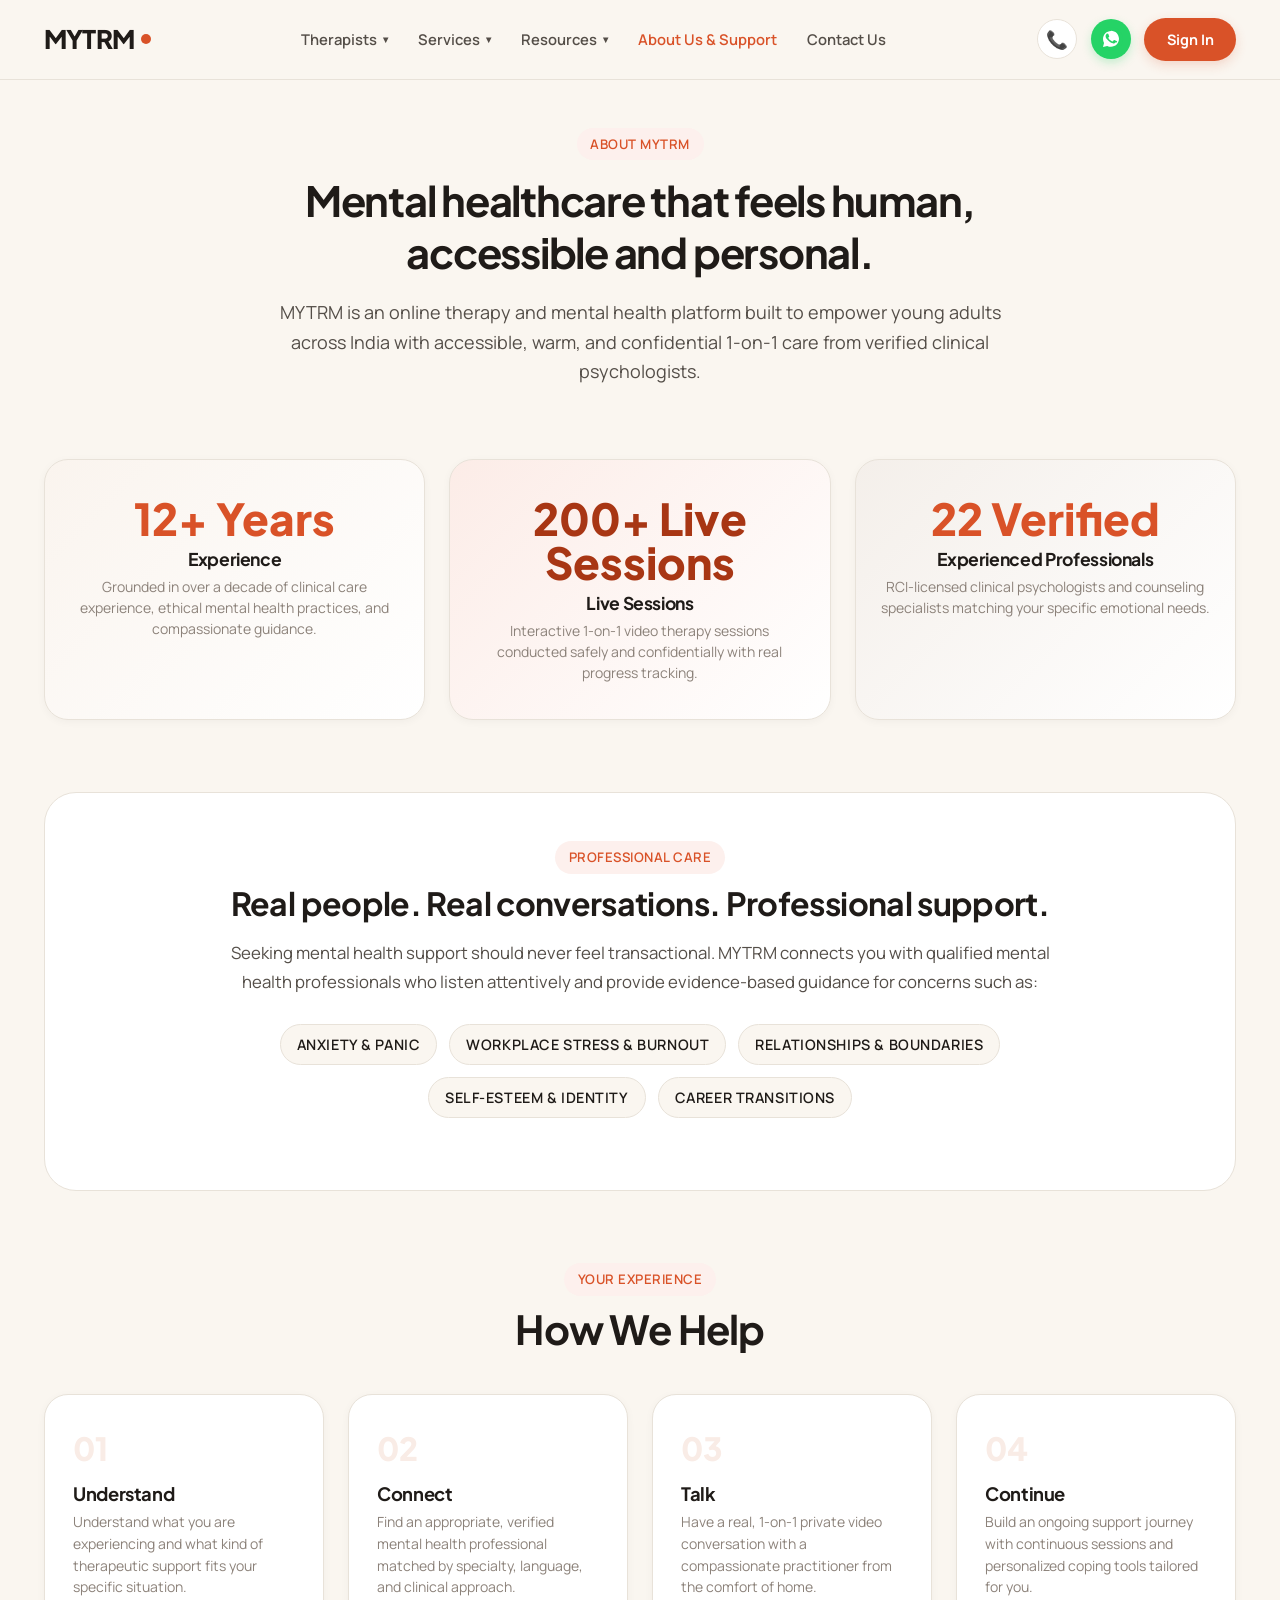
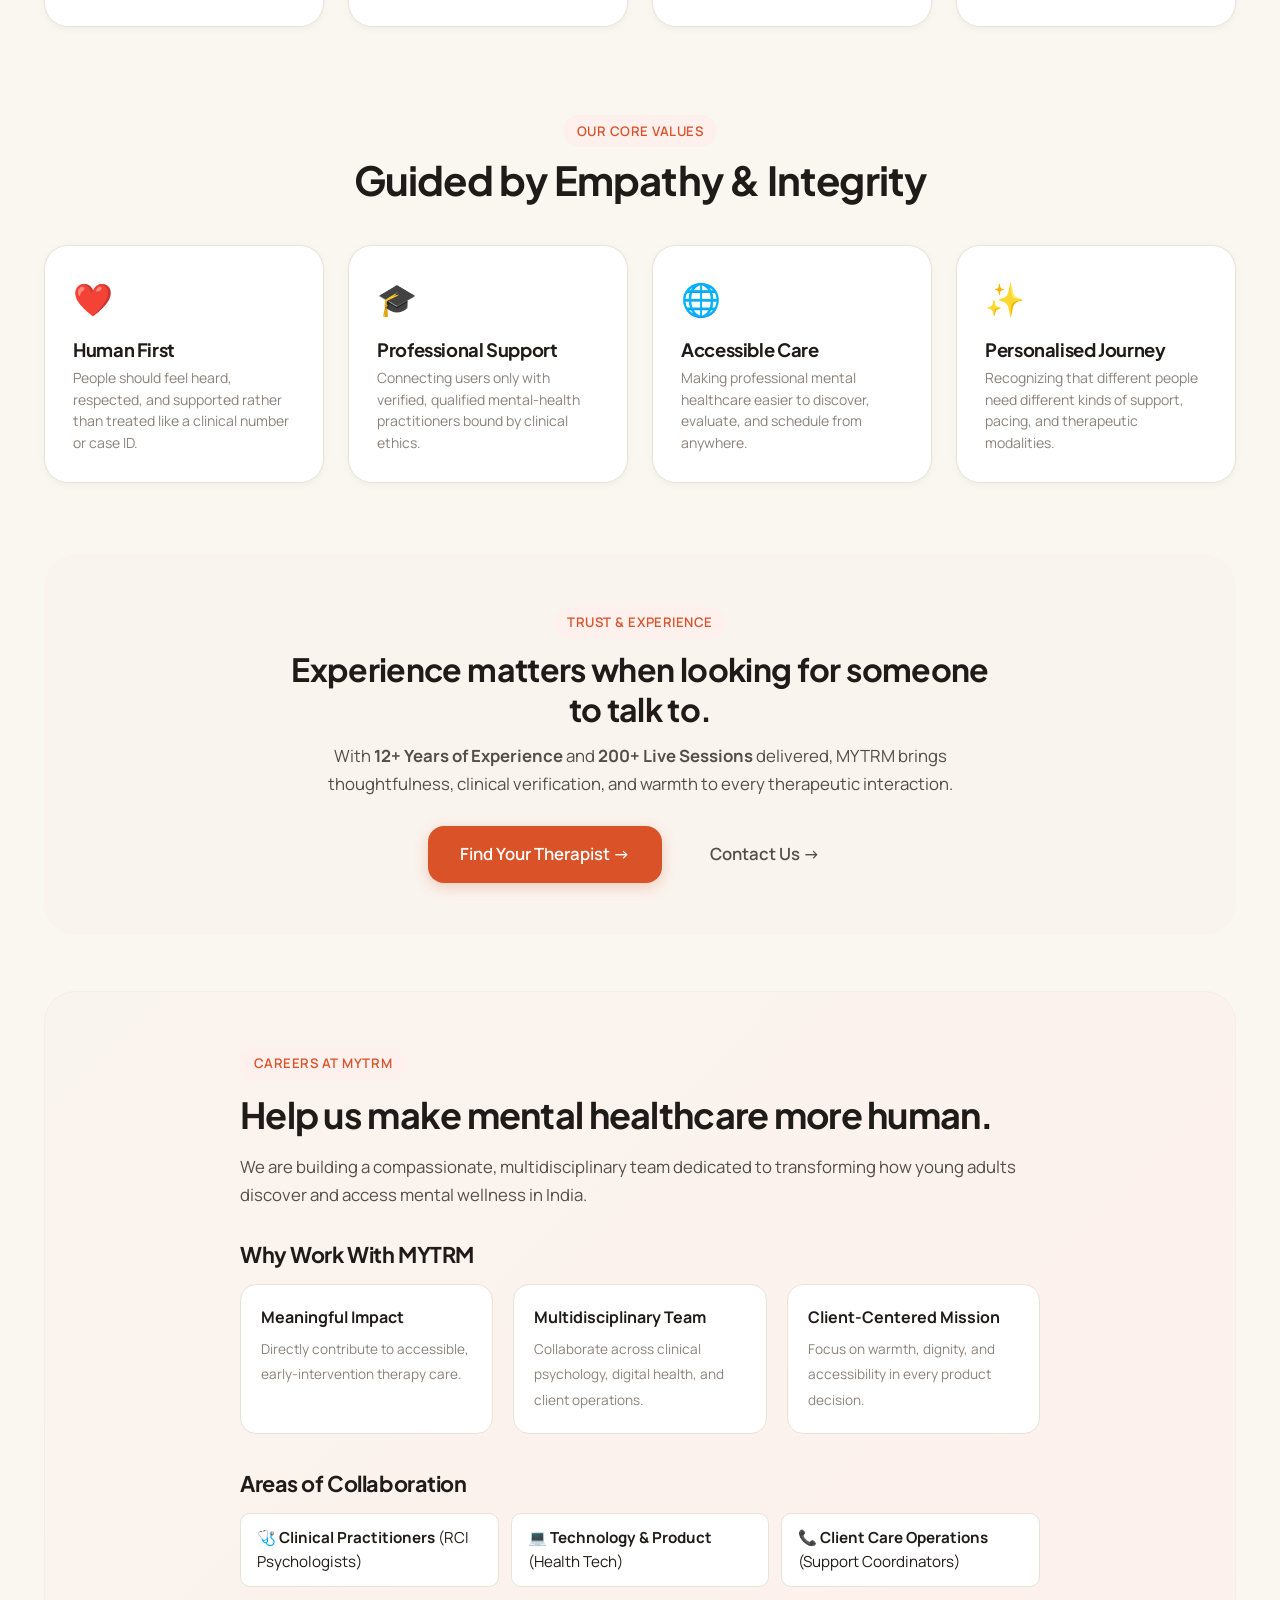
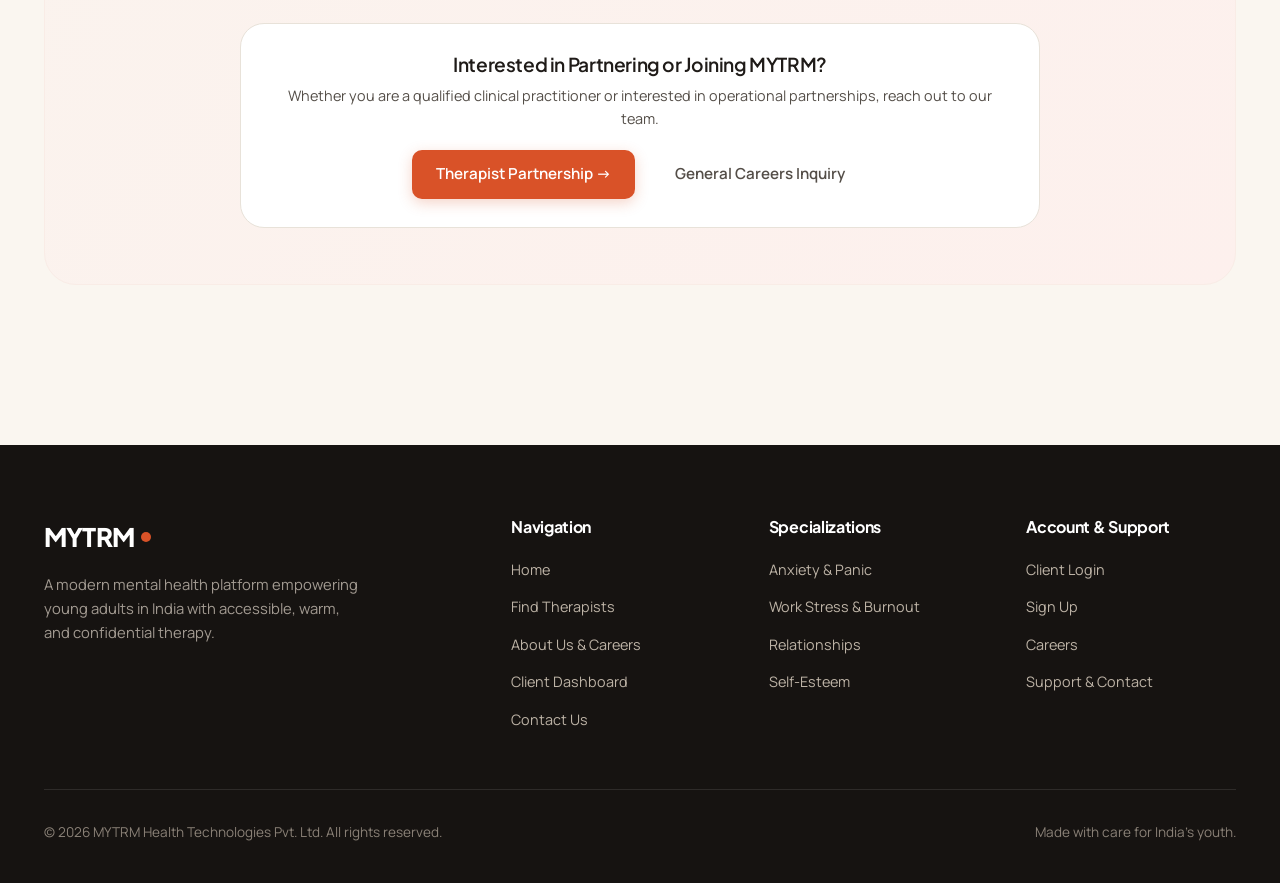
==== about.html @ 0060b032 "chore: publish MYTRM production project" ====
<!DOCTYPE html>
<html lang="en">
<head>
  <meta charset="UTF-8">
  <meta name="viewport" content="width=device-width, initial-scale=1.0">
  <title>About Us & Careers — MYTRM Healthcare</title>
  <meta name="description" content="Learn about MYTRM's mission to make mental healthcare human, accessible, and personal across India, with 12+ years of experience and 200+ live sessions delivered.">
  
  <link rel="stylesheet" href="css/base.css">
  <link rel="stylesheet" href="css/components.css">
  <link rel="stylesheet" href="css/pages.css">
</head>
<body>

  <!-- Shared Navigation Bar -->
  <header class="navbar">
    <div class="container navbar-inner">
      <a href="index.html" class="brand-logo">
        MYTRM<span class="dot"></span>
      </a>

      <nav>
        <ul class="nav-menu">
          <!-- Therapists Dropdown -->
          <li class="nav-item">
            <a href="therapists.html" class="nav-link">Therapists <span class="arrow">▾</span></a>
            <div class="nav-dropdown">
              <a href="therapists.html" class="dropdown-item">
                Browse All Practitioners
                <span class="desc">Filter verified clinical psychologists</span>
              </a>
              <div class="dropdown-header">By Concern</div>
              <a href="therapists.html?category=anxiety" class="dropdown-item">Anxiety & Panic</a>
              <a href="therapists.html?category=stress" class="dropdown-item">Work Stress & Burnout</a>
              <a href="therapists.html?category=relationships" class="dropdown-item">Relationships & Communication</a>
              <a href="therapists.html?category=self-esteem" class="dropdown-item">Self-Esteem & Identity</a>
            </div>
          </li>

          <!-- Services Dropdown -->
          <li class="nav-item">
            <span class="nav-link">Services <span class="arrow">▾</span></span>
            <div class="nav-dropdown">
              <a href="therapists.html" class="dropdown-item">
                Individual Therapy
                <span class="desc">1-on-1 private video counseling</span>
              </a>
              <a href="therapists.html?category=relationships" class="dropdown-item">
                Couples & Family Therapy
                <span class="desc">Joint relationship guidance</span>
              </a>
              <a href="therapists.html?category=career" class="dropdown-item">
                Career & Life Counseling
                <span class="desc">Transitions & burnout relief</span>
              </a>
            </div>
          </li>

          <!-- Resources Dropdown -->
          <li class="nav-item">
            <span class="nav-link">Resources <span class="arrow">▾</span></span>
            <div class="nav-dropdown">
              <a href="index.html#faq" class="dropdown-item">Frequently Asked Questions</a>
              <a href="about.html#careers" class="dropdown-item">Careers at MYTRM</a>
              <a href="contact.html" class="dropdown-item">Crisis Helplines (India)</a>
            </div>
          </li>

          <!-- About Us Link -->
          <li class="nav-item">
            <a href="about.html" class="nav-link active">About Us & Support</a>
          </li>

          <!-- Contact Us Link -->
          <li class="nav-item">
            <a href="contact.html" class="nav-link">Contact Us</a>
          </li>
        </ul>
      </nav>

      <!-- Right Nav Actions -->
      <div class="nav-actions">
        <!-- Rendered dynamically by auth.js -->
        <button class="mobile-toggle" aria-label="Toggle drawer">☰</button>
      </div>
    </div>
  </header>

  <!-- Mobile Drawer -->
  <div class="drawer-overlay"></div>
  <aside class="mobile-drawer">
    <div>
      <a href="index.html" class="brand-logo">MYTRM<span class="dot"></span></a>
      <ul class="mobile-nav-links">
        <li><a href="index.html">Home</a></li>
        <li><a href="therapists.html">Find Therapists</a></li>
        <li><a href="about.html">About Us</a></li>
        <li><a href="about.html#careers">Careers</a></li>
        <li><a href="dashboard.html">My Dashboard</a></li>
        <li><a href="contact.html">Contact Us</a></li>
      </ul>
    </div>
  </aside>

  <!-- Main Content Container -->
  <main class="container" style="padding-top: 3rem; padding-bottom: 5rem;">

    <!-- 1. Hero Section -->
    <section class="about-hero animate-on-scroll">
      <span class="badge badge-primary" style="margin-bottom: 0.85rem;">ABOUT MYTRM</span>
      <h1 style="font-size: 2.6rem; line-height: 1.25; margin-bottom: 1.25rem; font-family: var(--font-heading);">
        Mental healthcare that feels human, accessible and personal.
      </h1>
      <p style="font-size: 1.125rem; color: var(--color-text-muted); line-height: 1.65; max-width: 740px; margin: 0 auto;">
        MYTRM is an online therapy and mental health platform built to empower young adults across India with accessible, warm, and confidential 1-on-1 care from verified clinical psychologists.
      </p>
    </section>

    <!-- 2. MYTRM Experience & Trust Statistics Cards -->
    <section class="about-section animate-on-scroll" style="margin-bottom: 3.5rem;">
      <div style="display: grid; grid-template-columns: repeat(3, 1fr); gap: 1.5rem;" class="about-stats-grid">
        
        <!-- Stat Card 1: 12+ Years -->
        <div class="about-card" style="text-align: center; padding: 2.25rem 1.5rem; background: linear-gradient(135deg, #FAF4EE 0%, #FFFFFF 100%);">
          <div style="font-size: 2.75rem; font-weight: 800; color: var(--color-primary); font-family: var(--font-heading); line-height: 1; margin-bottom: 0.5rem;">
            12+ Years
          </div>
          <h3 style="font-size: 1.1rem; margin-bottom: 0.4rem; color: var(--color-text-main);">Experience</h3>
          <p style="font-size: 0.875rem; color: var(--color-text-subtle); line-height: 1.5; margin: 0;">
            Grounded in over a decade of clinical care experience, ethical mental health practices, and compassionate guidance.
          </p>
        </div>

        <!-- Stat Card 2: 200+ Live Sessions -->
        <div class="about-card" style="text-align: center; padding: 2.25rem 1.5rem; background: linear-gradient(135deg, #FCECE7 0%, #FFFFFF 100%);">
          <div style="font-size: 2.75rem; font-weight: 800; color: var(--color-primary-active); font-family: var(--font-heading); line-height: 1; margin-bottom: 0.5rem;">
            200+ Live Sessions
          </div>
          <h3 style="font-size: 1.1rem; margin-bottom: 0.4rem; color: var(--color-text-main);">Live Sessions</h3>
          <p style="font-size: 0.875rem; color: var(--color-text-subtle); line-height: 1.5; margin: 0;">
            Interactive 1-on-1 video therapy sessions conducted safely and confidentially with real progress tracking.
          </p>
        </div>

        <!-- Stat Card 3: Experienced Professionals -->
        <div class="about-card" style="text-align: center; padding: 2.25rem 1.5rem; background: linear-gradient(135deg, #F4EFEA 0%, #FFFFFF 100%);">
          <div style="font-size: 2.75rem; font-weight: 800; color: var(--color-primary); font-family: var(--font-heading); line-height: 1; margin-bottom: 0.5rem;">
            22 Verified
          </div>
          <h3 style="font-size: 1.1rem; margin-bottom: 0.4rem; color: var(--color-text-main);">Experienced Professionals</h3>
          <p style="font-size: 0.875rem; color: var(--color-text-subtle); line-height: 1.5; margin: 0;">
            RCI-licensed clinical psychologists and counseling specialists matching your specific emotional needs.
          </p>
        </div>

      </div>
    </section>

    <!-- 3. Live Professional Support Section -->
    <section class="about-section animate-on-scroll" style="background: #FFFFFF; padding: 3rem 2.5rem; border-radius: var(--radius-xl); border: 1px solid var(--color-border); margin-bottom: 3.5rem;">
      <div style="max-width: 820px; margin: 0 auto; text-align: center;">
        <span class="badge badge-primary" style="margin-bottom: 0.6rem;">PROFESSIONAL CARE</span>
        <h2 style="font-size: 2rem; margin-bottom: 1rem; font-family: var(--font-heading);">
          Real people. Real conversations. Professional support.
        </h2>
        <p style="font-size: 1.05rem; color: var(--color-text-muted); line-height: 1.7; margin-bottom: 1.75rem;">
          Seeking mental health support should never feel transactional. MYTRM connects you with qualified mental health professionals who listen attentively and provide evidence-based guidance for concerns such as:
        </p>

        <div style="display: flex; flex-wrap: wrap; gap: 0.75rem; justify-content: center; margin-bottom: 1.5rem;">
          <span class="badge" style="background: var(--color-bg-page); color: var(--color-text-main); border: 1px solid var(--color-border); padding: 0.5rem 1rem; font-size: 0.9rem;">Anxiety & Panic</span>
          <span class="badge" style="background: var(--color-bg-page); color: var(--color-text-main); border: 1px solid var(--color-border); padding: 0.5rem 1rem; font-size: 0.9rem;">Workplace Stress & Burnout</span>
          <span class="badge" style="background: var(--color-bg-page); color: var(--color-text-main); border: 1px solid var(--color-border); padding: 0.5rem 1rem; font-size: 0.9rem;">Relationships & Boundaries</span>
          <span class="badge" style="background: var(--color-bg-page); color: var(--color-text-main); border: 1px solid var(--color-border); padding: 0.5rem 1rem; font-size: 0.9rem;">Self-Esteem & Identity</span>
          <span class="badge" style="background: var(--color-bg-page); color: var(--color-text-main); border: 1px solid var(--color-border); padding: 0.5rem 1rem; font-size: 0.9rem;">Career Transitions</span>
        </div>
      </div>
    </section>

    <!-- 4. How We Help Section (4 Steps) -->
    <section class="about-section animate-on-scroll" style="margin-bottom: 3.5rem;">
      <div class="text-center" style="max-width: 640px; margin: 0 auto 2.5rem auto;">
        <span class="badge badge-primary" style="margin-bottom: 0.5rem;">YOUR EXPERIENCE</span>
        <h2>How We Help</h2>
      </div>

      <div class="about-steps-grid">
        <div class="about-card" style="position: relative;">
          <span style="font-size: 2rem; font-weight: 800; color: var(--color-primary-subtle); display: block; margin-bottom: 0.5rem; font-family: var(--font-heading);">01</span>
          <h3 style="font-size: 1.15rem; margin-bottom: 0.4rem;">Understand</h3>
          <p style="font-size: 0.875rem; color: var(--color-text-subtle); line-height: 1.55;">
            Understand what you are experiencing and what kind of therapeutic support fits your specific situation.
          </p>
        </div>

        <div class="about-card" style="position: relative;">
          <span style="font-size: 2rem; font-weight: 800; color: var(--color-primary-subtle); display: block; margin-bottom: 0.5rem; font-family: var(--font-heading);">02</span>
          <h3 style="font-size: 1.15rem; margin-bottom: 0.4rem;">Connect</h3>
          <p style="font-size: 0.875rem; color: var(--color-text-subtle); line-height: 1.55;">
            Find an appropriate, verified mental health professional matched by specialty, language, and clinical approach.
          </p>
        </div>

        <div class="about-card" style="position: relative;">
          <span style="font-size: 2rem; font-weight: 800; color: var(--color-primary-subtle); display: block; margin-bottom: 0.5rem; font-family: var(--font-heading);">03</span>
          <h3 style="font-size: 1.15rem; margin-bottom: 0.4rem;">Talk</h3>
          <p style="font-size: 0.875rem; color: var(--color-text-subtle); line-height: 1.55;">
            Have a real, 1-on-1 private video conversation with a compassionate practitioner from the comfort of home.
          </p>
        </div>

        <div class="about-card" style="position: relative;">
          <span style="font-size: 2rem; font-weight: 800; color: var(--color-primary-subtle); display: block; margin-bottom: 0.5rem; font-family: var(--font-heading);">04</span>
          <h3 style="font-size: 1.15rem; margin-bottom: 0.4rem;">Continue</h3>
          <p style="font-size: 0.875rem; color: var(--color-text-subtle); line-height: 1.55;">
            Build an ongoing support journey with continuous sessions and personalized coping tools tailored for you.
          </p>
        </div>
      </div>
    </section>

    <!-- 5. MYTRM Values Section -->
    <section class="about-section animate-on-scroll" style="margin-bottom: 3.5rem;">
      <div class="text-center" style="max-width: 640px; margin: 0 auto 2.5rem auto;">
        <span class="badge badge-primary" style="margin-bottom: 0.5rem;">OUR CORE VALUES</span>
        <h2>Guided by Empathy & Integrity</h2>
      </div>

      <div class="about-values-grid">
        <div class="about-card">
          <div style="font-size: 2rem; margin-bottom: 0.75rem;">❤️</div>
          <h3 style="font-size: 1.15rem; margin-bottom: 0.4rem;">Human First</h3>
          <p style="font-size: 0.875rem; color: var(--color-text-subtle); line-height: 1.55;">
            People should feel heard, respected, and supported rather than treated like a clinical number or case ID.
          </p>
        </div>

        <div class="about-card">
          <div style="font-size: 2rem; margin-bottom: 0.75rem;">🎓</div>
          <h3 style="font-size: 1.15rem; margin-bottom: 0.4rem;">Professional Support</h3>
          <p style="font-size: 0.875rem; color: var(--color-text-subtle); line-height: 1.55;">
            Connecting users only with verified, qualified mental-health practitioners bound by clinical ethics.
          </p>
        </div>

        <div class="about-card">
          <div style="font-size: 2rem; margin-bottom: 0.75rem;">🌐</div>
          <h3 style="font-size: 1.15rem; margin-bottom: 0.4rem;">Accessible Care</h3>
          <p style="font-size: 0.875rem; color: var(--color-text-subtle); line-height: 1.55;">
            Making professional mental healthcare easier to discover, evaluate, and schedule from anywhere.
          </p>
        </div>

        <div class="about-card">
          <div style="font-size: 2rem; margin-bottom: 0.75rem;">✨</div>
          <h3 style="font-size: 1.15rem; margin-bottom: 0.4rem;">Personalised Journey</h3>
          <p style="font-size: 0.875rem; color: var(--color-text-subtle); line-height: 1.55;">
            Recognizing that different people need different kinds of support, pacing, and therapeutic modalities.
          </p>
        </div>
      </div>
    </section>

    <!-- 6. Experience Journey Banner -->
    <section class="about-section animate-on-scroll" style="background: #FAF4EE; padding: 3.25rem 2.5rem; border-radius: var(--radius-xl); text-align: center; margin-bottom: 3.5rem;">
      <div style="max-width: 700px; margin: 0 auto;">
        <span class="badge badge-primary" style="margin-bottom: 0.6rem;">TRUST & EXPERIENCE</span>
        <h2 style="font-size: 2rem; margin-bottom: 0.85rem; font-family: var(--font-heading);">
          Experience matters when looking for someone to talk to.
        </h2>
        <p style="font-size: 1.05rem; color: var(--color-text-muted); line-height: 1.65; margin-bottom: 1.75rem;">
          With <strong>12+ Years of Experience</strong> and <strong>200+ Live Sessions</strong> delivered, MYTRM brings thoughtfulness, clinical verification, and warmth to every therapeutic interaction.
        </p>
        <div style="display: flex; gap: 1rem; justify-content: center; flex-wrap: wrap;">
          <a href="therapists.html" class="btn btn-primary btn-lg">Find Your Therapist &rarr;</a>
          <a href="contact.html" class="btn btn-ghost btn-lg">Contact Us &rarr;</a>
        </div>
      </div>
    </section>

    <!-- 7. Careers at MYTRM Section -->
    <section id="careers" class="careers-banner animate-on-scroll">
      <div style="max-width: 800px; margin: 0 auto;">
        <span class="badge badge-primary" style="margin-bottom: 0.75rem;">CAREERS AT MYTRM</span>
        <h2 style="font-size: 2.25rem; line-height: 1.25; margin-bottom: 1rem; font-family: var(--font-heading);">
          Help us make mental healthcare more human.
        </h2>
        <p style="font-size: 1.05rem; color: var(--color-text-muted); line-height: 1.65; margin-bottom: 2rem;">
          We are building a compassionate, multidisciplinary team dedicated to transforming how young adults discover and access mental wellness in India.
        </p>

        <!-- Why Work at MYTRM -->
        <h3 style="font-size: 1.35rem; margin-bottom: 1rem; font-family: var(--font-heading);">Why Work With MYTRM</h3>
        <div style="display: grid; grid-template-columns: repeat(auto-fit, minmax(220px, 1fr)); gap: 1.25rem; margin-bottom: 2.25rem;">
          <div style="background: #FFFFFF; padding: 1.25rem; border-radius: var(--radius-md); border: 1px solid var(--color-border);">
            <strong style="display: block; font-size: 1rem; margin-bottom: 0.35rem;">Meaningful Impact</strong>
            <span style="font-size: 0.85rem; color: var(--color-text-subtle); line-height: 1.45;">Directly contribute to accessible, early-intervention therapy care.</span>
          </div>

          <div style="background: #FFFFFF; padding: 1.25rem; border-radius: var(--radius-md); border: 1px solid var(--color-border);">
            <strong style="display: block; font-size: 1rem; margin-bottom: 0.35rem;">Multidisciplinary Team</strong>
            <span style="font-size: 0.85rem; color: var(--color-text-subtle); line-height: 1.45;">Collaborate across clinical psychology, digital health, and client operations.</span>
          </div>

          <div style="background: #FFFFFF; padding: 1.25rem; border-radius: var(--radius-md); border: 1px solid var(--color-border);">
            <strong style="display: block; font-size: 1rem; margin-bottom: 0.35rem;">Client-Centered Mission</strong>
            <span style="font-size: 0.85rem; color: var(--color-text-subtle); line-height: 1.45;">Focus on warmth, dignity, and accessibility in every product decision.</span>
          </div>
        </div>

        <!-- Key Operational Areas -->
        <h3 style="font-size: 1.35rem; margin-bottom: 1rem; font-family: var(--font-heading);">Areas of Collaboration</h3>
        <ul style="list-style: none; padding: 0; margin: 0 0 2.25rem 0; display: grid; grid-template-columns: repeat(auto-fit, minmax(220px, 1fr)); gap: 0.75rem; font-size: 0.95rem;">
          <li style="background: #FFFFFF; padding: 0.75rem 1rem; border-radius: var(--radius-sm); border: 1px solid var(--color-border);">🩺 <strong>Clinical Practitioners</strong> (RCI Psychologists)</li>
          <li style="background: #FFFFFF; padding: 0.75rem 1rem; border-radius: var(--radius-sm); border: 1px solid var(--color-border);">💻 <strong>Technology & Product</strong> (Health Tech)</li>
          <li style="background: #FFFFFF; padding: 0.75rem 1rem; border-radius: var(--radius-sm); border: 1px solid var(--color-border);">📞 <strong>Client Care Operations</strong> (Support Coordinators)</li>
        </ul>

        <!-- Careers Call to Action -->
        <div style="background: #FFFFFF; padding: 1.75rem; border-radius: var(--radius-lg); border: 1px solid var(--color-border); text-align: center;">
          <h4 style="font-size: 1.2rem; margin-bottom: 0.5rem; font-family: var(--font-heading);">Interested in Partnering or Joining MYTRM?</h4>
          <p style="font-size: 0.9rem; color: var(--color-text-muted); margin-bottom: 1.25rem;">
            Whether you are a qualified clinical practitioner or interested in operational partnerships, reach out to our team.
          </p>
          <div style="display: flex; gap: 1rem; justify-content: center; flex-wrap: wrap;">
            <a href="contact.html?subject=Therapist+Partnership" class="btn btn-primary">Therapist Partnership &rarr;</a>
            <a href="contact.html?subject=General+Inquiry" class="btn btn-ghost">General Careers Inquiry</a>
          </div>
        </div>

      </div>
    </section>

  </main>

  <!-- Shared Footer -->
  <footer class="footer">
    <div class="container">
      <div class="footer-grid">
        <div class="footer-brand">
          <a href="index.html" class="brand-logo" style="color: #FFFFFF;">MYTRM<span class="dot"></span></a>
          <p>A modern mental health platform empowering young adults in India with accessible, warm, and confidential therapy.</p>
        </div>

        <div>
          <h4 class="footer-col-title">Navigation</h4>
          <ul class="footer-links">
            <li><a href="index.html">Home</a></li>
            <li><a href="therapists.html">Find Therapists</a></li>
            <li><a href="about.html">About Us & Careers</a></li>
            <li><a href="dashboard.html">Client Dashboard</a></li>
            <li><a href="contact.html">Contact Us</a></li>
          </ul>
        </div>

        <div>
          <h4 class="footer-col-title">Specializations</h4>
          <ul class="footer-links">
            <li><a href="therapists.html?category=anxiety">Anxiety & Panic</a></li>
            <li><a href="therapists.html?category=stress">Work Stress & Burnout</a></li>
            <li><a href="therapists.html?category=relationships">Relationships</a></li>
            <li><a href="therapists.html?category=self-esteem">Self-Esteem</a></li>
          </ul>
        </div>

        <div>
          <h4 class="footer-col-title">Account & Support</h4>
          <ul class="footer-links">
            <li><a href="login.html">Client Login</a></li>
            <li><a href="signup.html">Sign Up</a></li>
            <li><a href="about.html#careers">Careers</a></li>
            <li><a href="contact.html">Support & Contact</a></li>
          </ul>
        </div>
      </div>

      <div class="footer-bottom">
        <div>&copy; 2026 MYTRM Health Technologies Pvt. Ltd. All rights reserved.</div>
        <div>Made with care for India's youth.</div>
      </div>
    </div>
  </footer>

  <!-- JS Scripts -->
  <script src="js/data.js"></script>
  <script src="js/api.js"></script>
  <script src="js/auth.js"></script>
  <script src="js/script.js"></script>
</body>
</html>
---- css/base.css ----
/* ==========================================================================
   MYTRM - Base Styles & Design Tokens
   ========================================================================== */

@import url('https://fonts.googleapis.com/css2?family=Plus+Jakarta+Sans:wght@400;500;600;700;800&family=Manrope:wght@400;500;600;700&display=swap');

:root {
  /* Color Palette - Warm, Editorial, Gen-Z modern */
  --color-primary: #D95228;
  --color-primary-hover: #C2431C;
  --color-primary-active: #A83614;
  --color-primary-light: #FDF0ED;
  --color-primary-subtle: #F9ECE6;
  
  --color-secondary-peach: #FCECE7;
  --color-secondary-sand: #F4EFEA;
  
  --color-bg-page: #FAF6F0;
  --color-bg-card: #FFFFFF;
  --color-bg-card-alt: #F7F3EC;
  
  --color-text-main: #1F1B18;
  --color-text-muted: #544E48;
  --color-text-subtle: #8C827A;
  --color-text-inverse: #FFFFFF;

  --color-border: #E8E2D9;
  --color-border-hover: #D5CFC5;

  --color-success: #2E7D32;
  --color-success-bg: #E8F5E9;
  --color-warning: #ED6C02;
  --color-warning-bg: #FFF3E0;

  /* Typography */
  --font-heading: 'Plus Jakarta Sans', -apple-system, BlinkMacSystemFont, sans-serif;
  --font-body: 'Manrope', -apple-system, BlinkMacSystemFont, sans-serif;

  /* Shadows - Soft & Warm */
  --shadow-sm: 0 2px 8px rgba(31, 27, 24, 0.04);
  --shadow-md: 0 4px 20px rgba(31, 27, 24, 0.06);
  --shadow-lg: 0 12px 32px rgba(31, 27, 24, 0.08);
  --shadow-hover: 0 14px 36px rgba(217, 82, 40, 0.12), 0 4px 12px rgba(31, 27, 24, 0.04);

  /* Radius */
  --radius-xs: 6px;
  --radius-sm: 10px;
  --radius-md: 16px;
  --radius-lg: 24px;
  --radius-xl: 32px;
  --radius-full: 9999px;

  /* Transitions */
  --transition-fast: 0.18s cubic-bezier(0.16, 1, 0.3, 1);
  --transition-base: 0.28s cubic-bezier(0.16, 1, 0.3, 1);
  --transition-slow: 0.45s cubic-bezier(0.16, 1, 0.3, 1);

  /* Container */
  --container-max-width: 1240px;
  --header-height: 80px;
}

/* Reset & Box Sizing */
*, *::before, *::after {
  box-sizing: border-box;
  margin: 0;
  padding: 0;
}

html {
  font-size: 16px;
  scroll-behavior: smooth;
  -webkit-font-smoothing: antialiased;
  -moz-osx-font-smoothing: grayscale;
}

body {
  font-family: var(--font-body);
  background-color: var(--color-bg-page);
  color: var(--color-text-main);
  line-height: 1.6;
  min-height: 100vh;
  display: flex;
  flex-direction: column;
}

main {
  flex: 1;
}

/* Headings */
h1, h2, h3, h4, h5, h6 {
  font-family: var(--font-heading);
  color: var(--color-text-main);
  line-height: 1.25;
  font-weight: 700;
  letter-spacing: -0.02em;
}

h1 { font-size: clamp(2.25rem, 5vw, 3.5rem); letter-spacing: -0.03em; }
h2 { font-size: clamp(1.75rem, 3.5vw, 2.5rem); }
h3 { font-size: clamp(1.25rem, 2.5vw, 1.75rem); }
h4 { font-size: 1.25rem; font-weight: 600; }
h5 { font-size: 1.1rem; font-weight: 600; }

p {
  color: var(--color-text-muted);
  font-size: 1rem;
}

a {
  color: inherit;
  text-decoration: none;
  transition: color var(--transition-fast);
}

img {
  max-width: 100%;
  height: auto;
  display: block;
}

button, input, select, textarea {
  font-family: inherit;
  font-size: inherit;
  outline: none;
  border: none;
}

button {
  cursor: pointer;
  background: none;
}

/* Utilities */
.container {
  width: 100%;
  max-width: var(--container-max-width);
  margin: 0 auto;
  padding: 0 1.5rem;
}

@media (max-width: 768px) {
  .container {
    padding: 0 1rem;
  }
}

.text-center { text-align: center; }
.text-primary { color: var(--color-primary); }
.text-muted { color: var(--color-text-muted); }
.font-semibold { font-weight: 600; }
.font-bold { font-weight: 700; }

/* Badge / Pills */
.badge {
  display: inline-flex;
  align-items: center;
  gap: 0.35rem;
  padding: 0.35rem 0.85rem;
  border-radius: var(--radius-full);
  font-size: 0.825rem;
  font-weight: 600;
  text-transform: uppercase;
  letter-spacing: 0.04em;
}

.badge-primary {
  background-color: var(--color-primary-light);
  color: var(--color-primary);
}

.badge-sand {
  background-color: var(--color-secondary-sand);
  color: var(--color-text-muted);
}

.badge-success {
  background-color: var(--color-success-bg);
  color: var(--color-success);
}

/* Fade in scroll animation helper */
.animate-on-scroll {
  opacity: 0;
  transform: translateY(20px);
  transition: opacity 0.6s ease-out, transform 0.6s ease-out;
}

.animate-on-scroll.visible {
  opacity: 1;
  transform: translateY(0);
}
---- css/components.css ----
/* ==========================================================================
   MYTRM - Components Styles
   ========================================================================== */

/* --------------------------------------------------------------------------
   0. ANNOUNCEMENT / PROMO BANNER (Homepage top strip)
   -------------------------------------------------------------------------- */
.promo-banner {
  background-color: var(--color-primary-light);
  color: var(--color-primary-active);
  font-size: 0.85rem;
  font-weight: 600;
  padding: 0.5rem 1rem;
  text-align: center;
  border-bottom: 1px solid var(--color-primary-subtle);
  display: flex;
  align-items: center;
  justify-content: center;
  gap: 0.5rem;
}

.promo-banner a {
  color: var(--color-primary);
  font-weight: 700;
  text-decoration: underline;
}

.promo-banner a:hover {
  color: var(--color-primary-hover);
}

/* --------------------------------------------------------------------------
   1. NAVBAR & HEADER
   -------------------------------------------------------------------------- */
.navbar {
  position: sticky;
  top: 0;
  z-index: 1000;
  height: var(--header-height);
  background-color: rgba(250, 246, 240, 0.96);
  backdrop-filter: blur(12px);
  border-bottom: 1px solid var(--color-border);
  display: flex;
  align-items: center;
  transition: background-color var(--transition-fast), box-shadow var(--transition-fast);
}

.navbar-inner {
  display: flex;
  align-items: center;
  justify-content: space-between;
  width: 100%;
}

.brand-logo {
  display: flex;
  align-items: center;
  gap: 0.4rem;
  font-family: var(--font-heading);
  font-size: 1.6rem;
  font-weight: 800;
  color: var(--color-text-main);
  letter-spacing: -0.03em;
}

.brand-logo .dot {
  width: 10px;
  height: 10px;
  background-color: var(--color-primary);
  border-radius: 50%;
  display: inline-block;
}

.nav-menu {
  display: flex;
  align-items: center;
  gap: 1.5rem;
  list-style: none;
}

.nav-item {
  position: relative;
}

.nav-link {
  font-weight: 600;
  font-size: 0.925rem;
  color: var(--color-text-muted);
  padding: 0.6rem 0.2rem;
  display: flex;
  align-items: center;
  gap: 0.35rem;
  cursor: pointer;
}

.nav-link:hover, .nav-link.active {
  color: var(--color-primary);
}

.nav-link .arrow {
  font-size: 0.65rem;
  transition: transform var(--transition-fast);
}

.nav-item:hover .nav-link .arrow {
  transform: rotate(180deg);
}

/* Dropdown Menu Styling */
.nav-dropdown {
  position: absolute;
  top: 100%;
  left: 0;
  min-width: 220px;
  background-color: var(--color-bg-card);
  border: 1px solid var(--color-border);
  border-radius: var(--radius-md);
  box-shadow: var(--shadow-lg);
  padding: 0.6rem;
  opacity: 0;
  visibility: hidden;
  transform: translateY(10px);
  transition: all var(--transition-fast);
  z-index: 1050;
}

.nav-item:hover .nav-dropdown {
  opacity: 1;
  visibility: visible;
  transform: translateY(0);
}

.dropdown-item {
  display: flex;
  flex-direction: column;
  padding: 0.6rem 0.8rem;
  border-radius: var(--radius-xs);
  color: var(--color-text-main);
  font-size: 0.875rem;
  font-weight: 600;
  transition: background-color var(--transition-fast), color var(--transition-fast);
}

.dropdown-item:hover {
  background-color: var(--color-primary-light);
  color: var(--color-primary);
}

.dropdown-item span.desc {
  font-size: 0.775rem;
  font-weight: 400;
  color: var(--color-text-subtle);
  margin-top: 0.15rem;
}

.dropdown-header {
  font-size: 0.75rem;
  font-weight: 700;
  color: var(--color-text-subtle);
  text-transform: uppercase;
  padding: 0.4rem 0.8rem 0.2rem 0.8rem;
  letter-spacing: 0.05em;
}

/* Right Nav Actions */
.nav-actions {
  display: flex;
  align-items: center;
  gap: 0.85rem;
}

/* Call Popover Icon */
.phone-popover-wrapper {
  position: relative;
}

.phone-icon-btn {
  width: 40px;
  height: 40px;
  border-radius: 50%;
  border: 1px solid var(--color-border);
  background-color: var(--color-bg-card);
  color: var(--color-text-main);
  display: flex;
  align-items: center;
  justify-content: center;
  font-size: 1.1rem;
  cursor: pointer;
  transition: background-color var(--transition-fast), border-color var(--transition-fast);
}

.phone-icon-btn:hover {
  background-color: var(--color-secondary-sand);
  border-color: var(--color-border-hover);
}

.phone-popover {
  position: absolute;
  top: calc(100% + 10px);
  right: 0;
  width: 240px;
  background-color: var(--color-bg-card);
  border: 1px solid var(--color-border);
  border-radius: var(--radius-md);
  box-shadow: var(--shadow-lg);
  padding: 1rem;
  opacity: 0;
  visibility: hidden;
  transform: translateY(8px);
  transition: all var(--transition-fast);
  z-index: 1060;
}

.phone-popover-wrapper:hover .phone-popover {
  opacity: 1;
  visibility: visible;
  transform: translateY(0);
}

/* WhatsApp Green Circle Button */
.nav-wa-btn {
  width: 40px;
  height: 40px;
  border-radius: 50%;
  background-color: #25D366;
  color: #FFFFFF;
  display: flex;
  align-items: center;
  justify-content: center;
  font-size: 1.25rem;
  transition: transform var(--transition-fast), box-shadow var(--transition-fast);
  box-shadow: 0 4px 10px rgba(37, 211, 102, 0.25);
}

.nav-wa-btn:hover {
  transform: scale(1.08);
  box-shadow: 0 6px 16px rgba(37, 211, 102, 0.35);
}

/* Sign In Pill Button (Matching Amaha reference pill CTA) */
.btn-pill-primary {
  background-color: var(--color-primary);
  color: #FFFFFF;
  padding: 0.65rem 1.4rem;
  border-radius: var(--radius-full);
  font-weight: 700;
  font-size: 0.9rem;
  box-shadow: 0 4px 12px rgba(217, 82, 40, 0.2);
  transition: background-color var(--transition-fast), transform var(--transition-fast), box-shadow var(--transition-fast);
}

.btn-pill-primary:hover {
  background-color: var(--color-primary-hover);
  transform: translateY(-1px);
  box-shadow: 0 6px 18px rgba(217, 82, 40, 0.3);
}

/* User Account Nav Dropdown */
.user-menu-wrapper {
  position: relative;
}

.user-nav-btn {
  display: flex;
  align-items: center;
  gap: 0.5rem;
  padding: 0.4rem 0.8rem;
  background-color: var(--color-bg-card);
  border: 1px solid var(--color-border);
  border-radius: var(--radius-full);
  font-size: 0.875rem;
  font-weight: 600;
  cursor: pointer;
}

.user-nav-btn:hover {
  border-color: var(--color-primary);
}

.mobile-toggle {
  display: none;
  font-size: 1.5rem;
  color: var(--color-text-main);
  background: none;
  border: none;
  cursor: pointer;
  padding: 0.4rem;
}

/* Mobile Nav Drawer */
.mobile-drawer {
  position: fixed;
  top: 0;
  right: -100%;
  width: 85%;
  max-width: 360px;
  height: 100vh;
  background-color: var(--color-bg-card);
  z-index: 1100;
  padding: 2rem 1.5rem;
  display: flex;
  flex-direction: column;
  justify-content: space-between;
  box-shadow: var(--shadow-lg);
  transition: right var(--transition-base);
  overflow-y: auto;
}

.mobile-drawer.open {
  right: 0;
}

.drawer-overlay {
  position: fixed;
  top: 0;
  left: 0;
  width: 100vw;
  height: 100vh;
  background-color: rgba(0, 0, 0, 0.4);
  z-index: 1050;
  opacity: 0;
  pointer-events: none;
  transition: opacity var(--transition-base);
}

.drawer-overlay.active {
  opacity: 1;
  pointer-events: auto;
}

.mobile-nav-links {
  list-style: none;
  display: flex;
  flex-direction: column;
  gap: 1rem;
  margin-top: 1.5rem;
}

.mobile-nav-links a {
  font-size: 1.05rem;
  font-weight: 600;
  color: var(--color-text-main);
}

.mobile-accordion-title {
  font-size: 1.05rem;
  font-weight: 700;
  color: var(--color-text-main);
  display: flex;
  justify-content: space-between;
  align-items: center;
  padding: 0.4rem 0;
  cursor: pointer;
}

.mobile-accordion-content {
  display: none;
  flex-direction: column;
  gap: 0.5rem;
  padding-left: 0.8rem;
  margin-top: 0.4rem;
  border-left: 2px solid var(--color-border);
}

.mobile-accordion-content.open {
  display: flex;
}

/* --------------------------------------------------------------------------
   2. BUTTONS
   -------------------------------------------------------------------------- */
.btn {
  display: inline-flex;
  align-items: center;
  justify-content: center;
  gap: 0.5rem;
  padding: 0.75rem 1.5rem;
  border-radius: var(--radius-sm);
  font-weight: 600;
  font-size: 0.95rem;
  transition: transform var(--transition-fast), background-color var(--transition-fast), box-shadow var(--transition-fast), border-color var(--transition-fast);
  cursor: pointer;
  white-space: nowrap;
  text-align: center;
}

.btn:active {
  transform: scale(0.98);
}

.btn-primary {
  background-color: var(--color-primary);
  color: var(--color-text-inverse);
  box-shadow: 0 4px 14px rgba(217, 82, 40, 0.25);
}

.btn-primary:hover {
  background-color: var(--color-primary-hover);
  box-shadow: 0 6px 20px rgba(217, 82, 40, 0.35);
  transform: translateY(-1px);
}

.btn-secondary {
  background-color: var(--color-secondary-sand);
  color: var(--color-text-main);
  border: 1px solid var(--color-border);
}

.btn-secondary:hover {
  background-color: var(--color-border);
  border-color: var(--color-border-hover);
  transform: translateY(-1px);
}

.btn-outline {
  background: transparent;
  color: var(--color-primary);
  border: 1.5px solid var(--color-primary);
}

.btn-outline:hover {
  background-color: var(--color-primary-light);
}

.btn-ghost {
  background: transparent;
  color: var(--color-text-muted);
}

.btn-ghost:hover {
  color: var(--color-text-main);
  background-color: rgba(0, 0, 0, 0.04);
}

.btn-lg {
  padding: 0.95rem 2rem;
  font-size: 1.05rem;
  border-radius: var(--radius-md);
}

.btn-sm {
  padding: 0.45rem 0.95rem;
  font-size: 0.85rem;
  border-radius: var(--radius-xs);
}

.btn-full {
  width: 100%;
}

/* --------------------------------------------------------------------------
   3. CARDS & BENTO ITEMS
   -------------------------------------------------------------------------- */
.card {
  background-color: var(--color-bg-card);
  border: 1px solid var(--color-border);
  border-radius: var(--radius-md);
  padding: 1.5rem;
  box-shadow: var(--shadow-sm);
  transition: transform var(--transition-base), box-shadow var(--transition-base), border-color var(--transition-base);
}

.card-hover:hover {
  transform: translateY(-4px);
  box-shadow: var(--shadow-hover);
  border-color: rgba(217, 82, 40, 0.25);
}

/* Therapist Card Component */
.therapist-card {
  background: var(--color-bg-card);
  border: 1px solid var(--color-border);
  border-radius: var(--radius-md);
  overflow: hidden;
  display: flex;
  flex-direction: column;
  transition: transform var(--transition-base), box-shadow var(--transition-base);
}

.therapist-card:hover {
  transform: translateY(-5px);
  box-shadow: var(--shadow-hover);
}

.therapist-card-img-wrapper {
  position: relative;
  width: 100%;
  aspect-ratio: 4 / 3;
  overflow: hidden;
  background-color: var(--color-secondary-sand);
}

.therapist-card-img-wrapper img {
  width: 100%;
  height: 100%;
  object-fit: cover;
  transition: transform 0.5s ease-out;
}

.therapist-card:hover .therapist-card-img-wrapper img {
  transform: scale(1.05);
}

.save-btn {
  position: absolute;
  top: 12px;
  right: 12px;
  width: 36px;
  height: 36px;
  background: rgba(255, 255, 255, 0.9);
  backdrop-filter: blur(4px);
  border-radius: 50%;
  display: flex;
  align-items: center;
  justify-content: center;
  color: var(--color-text-subtle);
  transition: color var(--transition-fast), transform var(--transition-fast);
}

.save-btn.saved {
  color: var(--color-primary);
  background: #FFFFFF;
}

.save-btn:hover {
  transform: scale(1.1);
}

.therapist-card-body {
  padding: 1.25rem;
  display: flex;
  flex-direction: column;
  flex: 1;
}

.therapist-card-meta {
  display: flex;
  align-items: center;
  justify-content: space-between;
  margin-bottom: 0.5rem;
}

.rating-badge {
  display: inline-flex;
  align-items: center;
  gap: 0.25rem;
  font-size: 0.85rem;
  font-weight: 700;
  color: #B35B00;
  background: #FFF8E7;
  padding: 0.2rem 0.6rem;
  border-radius: var(--radius-full);
}

.therapist-name {
  font-size: 1.2rem;
  margin-bottom: 0.25rem;
}

.therapist-title {
  font-size: 0.875rem;
  color: var(--color-text-muted);
  margin-bottom: 0.75rem;
}

.specialization-tags {
  display: flex;
  flex-wrap: wrap;
  gap: 0.4rem;
  margin-bottom: 1rem;
}

.tag {
  font-size: 0.775rem;
  padding: 0.2rem 0.6rem;
  background-color: var(--color-secondary-sand);
  color: var(--color-text-muted);
  border-radius: var(--radius-xs);
  font-weight: 500;
}

.therapist-card-footer {
  margin-top: auto;
  padding-top: 1rem;
  border-top: 1px solid var(--color-border);
  display: flex;
  align-items: center;
  justify-content: space-between;
}

.price-tag {
  font-family: var(--font-heading);
  font-size: 1.1rem;
  font-weight: 700;
  color: var(--color-text-main);
}

.price-tag span {
  font-size: 0.8rem;
  font-weight: 500;
  color: var(--color-text-subtle);
}

/* Category Bento Card */
.category-card {
  position: relative;
  background-color: var(--color-bg-card);
  border: 1px solid var(--color-border);
  border-radius: var(--radius-md);
  overflow: hidden;
  display: flex;
  flex-direction: column;
  cursor: pointer;
  transition: transform var(--transition-base), box-shadow var(--transition-base), border-color var(--transition-base);
}

.category-card:hover {
  transform: translateY(-4px);
  box-shadow: var(--shadow-hover);
  border-color: var(--color-primary);
}

.category-card-img {
  width: 100%;
  height: 160px;
  object-fit: cover;
  transition: transform 0.5s ease-out;
}

.category-card:hover .category-card-img {
  transform: scale(1.05);
}

.category-card-content {
  padding: 1.25rem;
  display: flex;
  flex-direction: column;
  flex: 1;
}

.category-card-title {
  font-size: 1.15rem;
  margin-bottom: 0.35rem;
  display: flex;
  align-items: center;
  justify-content: space-between;
}

.category-card-desc {
  font-size: 0.875rem;
  color: var(--color-text-muted);
  margin-bottom: 1rem;
  line-height: 1.45;
}

.category-card-footer {
  margin-top: auto;
  font-size: 0.825rem;
  font-weight: 600;
  color: var(--color-primary);
  display: flex;
  align-items: center;
  gap: 0.35rem;
}

/* --------------------------------------------------------------------------
   4. FORM CONTROLS & INPUTS
   -------------------------------------------------------------------------- */
.form-group {
  display: flex;
  flex-direction: column;
  gap: 0.4rem;
  margin-bottom: 1.25rem;
}

.form-label {
  font-size: 0.875rem;
  font-weight: 600;
  color: var(--color-text-main);
}

.form-control {
  width: 100%;
  padding: 0.8rem 1rem;
  background-color: var(--color-bg-card);
  border: 1.5px solid var(--color-border);
  border-radius: var(--radius-sm);
  color: var(--color-text-main);
  font-size: 0.95rem;
  transition: border-color var(--transition-fast), box-shadow var(--transition-fast);
}

.form-control:focus {
  border-color: var(--color-primary);
  box-shadow: 0 0 0 3px rgba(217, 82, 40, 0.12);
}

textarea.form-control {
  resize: vertical;
  min-height: 110px;
}

.input-error {
  border-color: #D32F2F !important;
}

/* --------------------------------------------------------------------------
   5. TOAST NOTIFICATION
   -------------------------------------------------------------------------- */
.toast-container {
  position: fixed;
  bottom: 2rem;
  right: 2rem;
  z-index: 2000;
  display: flex;
  flex-direction: column;
  gap: 0.75rem;
}

.toast {
  background-color: var(--color-text-main);
  color: #FFFFFF;
  padding: 0.9rem 1.4rem;
  border-radius: var(--radius-sm);
  box-shadow: var(--shadow-lg);
  display: flex;
  align-items: center;
  gap: 0.75rem;
  font-size: 0.9rem;
  font-weight: 500;
  transform: translateY(20px);
  opacity: 0;
  transition: all var(--transition-base);
}

.toast.show {
  transform: translateY(0);
  opacity: 1;
}

/* --------------------------------------------------------------------------
   6. FOOTER
   -------------------------------------------------------------------------- */
.footer {
  background-color: #161311;
  color: #FAF5EE;
  padding: 4.5rem 0 2.5rem 0;
  margin-top: 5rem;
}

.footer-grid {
  display: grid;
  grid-template-columns: 2fr repeat(3, 1fr);
  gap: 3rem;
  margin-bottom: 3.5rem;
}

.footer-brand p {
  color: #A39B92;
  margin-top: 1rem;
  max-width: 320px;
  font-size: 0.925rem;
}

.footer-col-title {
  font-size: 1rem;
  color: #FFFFFF;
  margin-bottom: 1.25rem;
  font-weight: 700;
}

.footer-links {
  list-style: none;
  display: flex;
  flex-direction: column;
  gap: 0.75rem;
}

.footer-links a {
  color: #BDB3A6;
  font-size: 0.9rem;
}

.footer-links a:hover {
  color: var(--color-primary);
}

.footer-bottom {
  padding-top: 2rem;
  border-top: 1px solid rgba(255, 255, 255, 0.1);
  display: flex;
  align-items: center;
  justify-content: space-between;
  color: #8A8177;
  font-size: 0.85rem;
}

/* Responsive adjustments */
@media (max-width: 992px) {
  .nav-menu {
    display: none;
  }
  .mobile-toggle {
    display: block;
  }
  .footer-grid {
    grid-template-columns: 1fr 1fr;
  }
}

@media (max-width: 576px) {
  .footer-grid {
    grid-template-columns: 1fr;
    gap: 2rem;
  }
  .footer-bottom {
    flex-direction: column;
    gap: 1rem;
    text-align: center;
  }
}
---- css/pages.css ----
/* ==========================================================================
   MYTRM - Page Specific Styles
   ========================================================================== */

/* --------------------------------------------------------------------------
   1. HOMEPAGE
   -------------------------------------------------------------------------- */
.hero-section {
  padding: 4rem 0 5rem 0;
  overflow: hidden;
}

.hero-grid {
  display: grid;
  grid-template-columns: 1.1fr 0.9fr;
  gap: 3.5rem;
  align-items: center;
}

.hero-content h1 {
  margin-bottom: 1.25rem;
  line-height: 1.15;
}

.hero-content h1 span {
  color: var(--color-primary);
}

.hero-subtitle {
  font-size: 1.15rem;
  color: var(--color-text-muted);
  margin-bottom: 2rem;
  max-width: 520px;
  line-height: 1.6;
}

.hero-cta-group {
  display: flex;
  align-items: center;
  gap: 1rem;
  margin-bottom: 2.5rem;
}

.hero-trust-bar {
  display: flex;
  align-items: center;
  gap: 1.5rem;
  padding-top: 1.5rem;
  border-top: 1px solid var(--color-border);
}

.trust-avatars {
  display: flex;
  margin-right: -0.5rem;
}

.trust-avatar {
  width: 38px;
  height: 38px;
  border-radius: 50%;
  border: 2px solid #FFFFFF;
  margin-left: -0.6rem;
  object-fit: cover;
}

.trust-text {
  font-size: 0.875rem;
  color: var(--color-text-muted);
  font-weight: 500;
}

.trust-text strong {
  color: var(--color-text-main);
}

/* Hero Media Bento */
.hero-media-bento {
  display: grid;
  grid-template-columns: 1fr 1fr;
  gap: 1rem;
  position: relative;
}

.bento-img-main {
  grid-column: span 2;
  height: 280px;
  border-radius: var(--radius-lg);
  overflow: hidden;
  box-shadow: var(--shadow-md);
  position: relative;
}

.bento-img-main img {
  width: 100%;
  height: 100%;
  object-fit: cover;
}

.bento-img-sub {
  height: 180px;
  border-radius: var(--radius-md);
  overflow: hidden;
  box-shadow: var(--shadow-sm);
}

.bento-img-sub img {
  width: 100%;
  height: 100%;
  object-fit: cover;
}

.hero-stat-card {
  position: absolute;
  bottom: 20px;
  left: -20px;
  background-color: #FFFFFF;
  padding: 1rem 1.25rem;
  border-radius: var(--radius-md);
  box-shadow: var(--shadow-lg);
  border: 1px solid var(--color-border);
  display: flex;
  align-items: center;
  gap: 0.85rem;
  z-index: 10;
}

.stat-icon {
  width: 44px;
  height: 44px;
  background-color: var(--color-primary-light);
  color: var(--color-primary);
  border-radius: 50%;
  display: flex;
  align-items: center;
  justify-content: center;
  font-size: 1.2rem;
}

/* Section Title Layout */
.section-header {
  margin-bottom: 3rem;
  max-width: 680px;
}

.section-header.center {
  margin-left: auto;
  margin-right: auto;
  text-align: center;
}

.section-header p {
  margin-top: 0.75rem;
  font-size: 1.05rem;
}

/* Categories Section Grid & Icon-based Concern Cards */
.categories-grid, .concern-cards-grid {
  display: grid;
  grid-template-columns: repeat(4, 1fr);
  gap: 1.5rem;
}

.concern-card {
  background-color: #FFFFFF;
  border: 1px solid var(--color-border);
  border-radius: var(--radius-lg);
  padding: 1.75rem;
  display: flex;
  flex-direction: column;
  box-shadow: var(--shadow-sm);
  transition: transform var(--transition-base), box-shadow var(--transition-base), border-color var(--transition-base);
  cursor: pointer;
  position: relative;
  overflow: hidden;
}

.concern-card:hover {
  transform: translateY(-5px);
  box-shadow: var(--shadow-hover);
  border-color: rgba(217, 82, 40, 0.4);
}

.concern-icon-badge {
  width: 52px;
  height: 52px;
  border-radius: 50%;
  display: flex;
  align-items: center;
  justify-content: center;
  margin-bottom: 1.25rem;
  color: var(--color-primary);
  transition: transform var(--transition-fast);
  flex-shrink: 0;
}

.concern-card:hover .concern-icon-badge {
  transform: scale(1.08);
}

.concern-card-title {
  font-size: 1.2rem;
  font-weight: 700;
  color: var(--color-primary);
  margin-bottom: 0.6rem;
  line-height: 1.3;
}

.concern-card-desc {
  font-size: 0.9rem;
  color: var(--color-text-muted);
  line-height: 1.55;
  margin-bottom: 1.75rem;
  flex: 1;
}

.concern-card-action {
  display: flex;
  align-items: center;
  justify-content: flex-start;
  margin-top: auto;
}

.concern-arrow-link {
  display: inline-flex;
  align-items: center;
  justify-content: center;
  width: 36px;
  height: 36px;
  border-radius: 50%;
  background-color: var(--color-primary-light);
  color: var(--color-primary);
  transition: background-color var(--transition-fast), transform var(--transition-fast), color var(--transition-fast);
}

.concern-card:hover .concern-arrow-link {
  background-color: var(--color-primary);
  color: #FFFFFF;
  transform: translateX(4px);
}

/* Meet Our Experts Bento Grid Section */
.experts-grid-section {
  padding: 5rem 0;
  background-color: var(--color-bg-card-alt);
}

/* Featured Experts Section Grid (Balanced 4-Column Layout) */
.featured-experts-grid {
  display: grid;
  grid-template-columns: repeat(4, 1fr);
  gap: 1.5rem;
  align-items: stretch;
}

/* Individual Expert Card */
.expert-card {
  background-color: #FFFFFF;
  border: 1px solid var(--color-border);
  border-radius: var(--radius-lg);
  padding: 1.25rem;
  display: flex;
  flex-direction: column;
  box-shadow: var(--shadow-sm);
  cursor: pointer;
  position: relative;
  overflow: hidden;
}

/* Featured Distinction for Card 1 without Oversized Height */
.expert-card-featured {
  border: 1.5px solid rgba(217, 82, 40, 0.35);
  box-shadow: var(--shadow-md);
  background-color: #FFFFFF;
}

.expert-card-badge-top {
  position: absolute;
  top: 1rem;
  left: 1rem;
  z-index: 5;
  box-shadow: 0 4px 12px rgba(31, 27, 24, 0.12);
}

/* Image Presentation & Normalization */
.expert-card-img-container {
  width: 100%;
  height: 200px;
  border-radius: var(--radius-md);
  overflow: hidden;
  margin-bottom: 1rem;
  background-color: var(--color-secondary-sand);
  position: relative;
}

.expert-card-img {
  width: 100%;
  height: 100%;
  object-fit: cover;
  object-position: top center;
  display: block;
  transition: transform 0.45s ease-out;
}

/* Content & Spacing */
.expert-card-content {
  display: flex;
  flex-direction: column;
  flex: 1;
}

.expert-card-name {
  font-size: 1.15rem;
  font-weight: 700;
  color: var(--color-text-main);
  margin-bottom: 0.25rem;
  line-height: 1.3;
}

.expert-card-title {
  font-size: 0.725rem;
  font-weight: 700;
  text-transform: uppercase;
  letter-spacing: 0.07em;
  color: var(--color-text-subtle);
  margin-bottom: 0.65rem;
}

.expert-card-featured .expert-card-title {
  color: var(--color-primary);
}

.expert-card-quote {
  font-size: 0.875rem;
  color: var(--color-text-muted);
  line-height: 1.5;
  margin-bottom: 1rem;
  flex: 1;
}

.expert-card-tags {
  display: flex;
  flex-wrap: wrap;
  gap: 0.35rem;
  margin-top: auto;
}

.expert-tag-pill {
  font-size: 0.75rem;
  font-weight: 600;
  padding: 0.25rem 0.65rem;
  border-radius: var(--radius-full);
  background-color: var(--color-primary-light);
  color: var(--color-primary);
}

/* Hover Interactions (Desktop fine pointers only) */
@media (hover: hover) and (pointer: fine) {
  .expert-card {
    transition: transform var(--transition-base), box-shadow var(--transition-base), border-color var(--transition-base);
  }
  .expert-card:hover {
    transform: translateY(-4px) !important;
    box-shadow: var(--shadow-hover);
  }
  .expert-card:hover .expert-card-img {
    transform: scale(1.03);
  }
}

/* Alternating Horizontal Entrance Animations */
.expert-card-anim {
  opacity: 0;
  will-change: transform, opacity;
  transition: opacity 0.65s cubic-bezier(0.16, 1, 0.3, 1),
              transform 0.65s cubic-bezier(0.16, 1, 0.3, 1);
  transition-delay: calc(var(--card-index, 0) * 120ms);
}

.expert-card-anim.anim-from-left {
  transform: translateX(-60px);
}

.expert-card-anim.anim-from-right {
  transform: translateX(60px);
}

.expert-card-anim.in-view {
  opacity: 1;
  transform: translateX(0) !important;
}

/* Responsive Grid & Animation Offsets */
@media (max-width: 992px) {
  .featured-experts-grid {
    grid-template-columns: repeat(2, 1fr);
    gap: 1.25rem;
  }
  .expert-card-anim.anim-from-left {
    transform: translateX(-35px);
  }
  .expert-card-anim.anim-from-right {
    transform: translateX(35px);
  }
}

@media (max-width: 640px) {
  .featured-experts-grid {
    grid-template-columns: 1fr;
    gap: 1rem;
  }
  .expert-card-anim.anim-from-left {
    transform: translateX(-18px);
  }
  .expert-card-anim.anim-from-right {
    transform: translateX(18px);
  }
}

/* Accessibility: Prefers Reduced Motion */
@media (prefers-reduced-motion: reduce) {
  .expert-card-anim {
    opacity: 1 !important;
    transform: none !important;
    transition: none !important;
  }
}

/* Dual Contact Methods (contact.html) */
.contact-dual-grid {
  display: grid;
  grid-template-columns: 1fr 1fr;
  gap: 2rem;
  align-items: start;
  margin-top: 2.5rem;
  margin-bottom: 2.5rem;
}

.contact-left-col {
  display: flex;
  flex-direction: column;
  gap: 1.25rem;
}

.contact-info-card {
  background-color: #FFFFFF;
  border: 1px solid var(--color-border);
  border-radius: var(--radius-lg);
  padding: 1.5rem;
  box-shadow: var(--shadow-sm);
  transition: transform var(--transition-base), box-shadow var(--transition-base), border-color var(--transition-base);
  height: auto;
}

.contact-info-card:hover {
  transform: translateY(-2px);
  box-shadow: var(--shadow-md);
  border-color: var(--color-primary-subtle);
}

.contact-info-card.wa-highlight {
  border-color: #C8E6C9;
}

.contact-info-card.wa-highlight:hover {
  border-color: #A5D6A7;
}

.contact-option-card {
  background-color: #FFFFFF;
  border: 1px solid var(--color-border);
  border-radius: var(--radius-lg);
  padding: 2.25rem 2rem;
  display: flex;
  flex-direction: column;
  box-shadow: var(--shadow-sm);
  transition: transform var(--transition-base), box-shadow var(--transition-base);
  height: auto;
}

.contact-option-card:hover {
  box-shadow: var(--shadow-md);
}

.contact-option-header {
  display: flex;
  align-items: center;
  gap: 1rem;
  margin-bottom: 1.25rem;
}

.contact-option-icon {
  width: 52px;
  height: 52px;
  border-radius: 50%;
  display: flex;
  align-items: center;
  justify-content: center;
  flex-shrink: 0;
  background-color: var(--color-primary-light);
}

.contact-option-icon.wa {
  background-color: #E8F9EE;
}

/* About Us & Careers Page Styles */
.about-hero {
  text-align: center;
  max-width: 780px;
  margin: 0 auto 3.5rem auto;
}

.about-section {
  padding: 1rem 0;
}

.about-values-grid, .about-steps-grid {
  display: grid;
  grid-template-columns: repeat(4, 1fr);
  gap: 1.5rem;
}

.about-services-grid {
  display: grid;
  grid-template-columns: repeat(3, 1fr);
  gap: 1.5rem;
}

.about-card {
  background-color: #FFFFFF;
  border: 1px solid var(--color-border);
  border-radius: var(--radius-lg);
  padding: 1.75rem;
  box-shadow: var(--shadow-sm);
  transition: transform var(--transition-base), box-shadow var(--transition-base), border-color var(--transition-base);
}

.about-card:hover {
  transform: translateY(-2px);
  box-shadow: var(--shadow-md);
  border-color: var(--color-primary-subtle);
}

.careers-banner {
  background: linear-gradient(135deg, #FAF4EE 0%, #FDF0ED 100%);
  border: 1px solid var(--color-primary-subtle);
  border-radius: var(--radius-xl);
  padding: 3.5rem 2.5rem;
  margin-top: 3.5rem;
}

/* Palette Tint Rotations */
.expert-tint-cream { background-color: #FAF4EE; }
.expert-tint-peach { background-color: #FCECE7; }
.expert-tint-sand  { background-color: #F4EFEA; }
.expert-tint-orange { background-color: #FDF0ED; }

.expert-card-image-wrap {
  width: 100%;
  height: 210px;
  border-radius: var(--radius-md);
  overflow: hidden;
  margin-bottom: 0.85rem;
  background-color: rgba(0, 0, 0, 0.03);
}

.expert-card-photo {
  width: 100%;
  height: 100%;
  object-fit: cover;
  object-position: top center;
  transition: transform 0.4s ease-out;
}

.expert-photo-card:hover .expert-card-photo {
  transform: scale(1.05);
}

.expert-card-info {
  display: flex;
  flex-direction: column;
  padding: 0.25rem 0.35rem 0.5rem 0.35rem;
}

.expert-card-name {
  font-size: 1rem;
  font-weight: 700;
  color: var(--color-text-main);
  line-height: 1.3;
  margin-bottom: 0.25rem;
}

.expert-card-title {
  font-size: 0.725rem;
  font-weight: 700;
  text-transform: uppercase;
  letter-spacing: 0.07em;
  color: var(--color-text-muted);
  line-height: 1.35;
}

/* Experts CTAs */
.experts-cta-container {
  display: flex;
  flex-direction: column;
  align-items: center;
  gap: 0.85rem;
  margin-top: 3.5rem;
  text-align: center;
}

.experts-join-link {
  font-size: 0.9rem;
  font-weight: 600;
  color: var(--color-text-muted);
  text-decoration: underline;
  transition: color var(--transition-fast);
}

.experts-join-link:hover {
  color: var(--color-primary);
}

/* Legacy Bento grid for fallback */
.bento-therapists-grid {
  display: grid;
  grid-template-columns: repeat(3, 1fr);
  gap: 1.5rem;
}

/* How It Works Steps */
.how-it-works-grid {
  display: grid;
  grid-template-columns: repeat(3, 1fr);
  gap: 2rem;
}

.step-card {
  background-color: var(--color-bg-card);
  border-radius: var(--radius-md);
  border: 1px solid var(--color-border);
  overflow: hidden;
  display: flex;
  flex-direction: column;
}

.step-card-img {
  height: 200px;
  width: 100%;
  object-fit: cover;
}

.step-card-content {
  padding: 1.5rem;
}

.step-number-tag {
  font-family: var(--font-heading);
  font-size: 0.85rem;
  font-weight: 800;
  color: var(--color-primary);
  background-color: var(--color-primary-light);
  padding: 0.25rem 0.75rem;
  border-radius: var(--radius-full);
  display: inline-block;
  margin-bottom: 0.75rem;
}

/* FAQ Accordion */
.faq-accordion {
  max-width: 800px;
  margin: 0 auto;
  display: flex;
  flex-direction: column;
  gap: 1rem;
}

.faq-item {
  background-color: var(--color-bg-card);
  border: 1px solid var(--color-border);
  border-radius: var(--radius-md);
  overflow: hidden;
  transition: border-color var(--transition-fast);
}

.faq-question {
  width: 100%;
  padding: 1.25rem 1.5rem;
  display: flex;
  align-items: center;
  justify-content: space-between;
  font-weight: 700;
  font-size: 1.05rem;
  color: var(--color-text-main);
  text-align: left;
  cursor: pointer;
  background: none;
}

.faq-answer {
  padding: 0 1.5rem 1.25rem 1.5rem;
  color: var(--color-text-muted);
  display: none;
  font-size: 0.95rem;
  line-height: 1.6;
}

.faq-item.active {
  border-color: var(--color-primary);
}

.faq-item.active .faq-answer {
  display: block;
}

.faq-icon {
  font-size: 1.25rem;
  transition: transform var(--transition-fast);
}

.faq-item.active .faq-icon {
  transform: rotate(45deg);
}

/* Final Banner CTA */
.cta-banner {
  background: linear-gradient(rgba(22, 19, 17, 0.75), rgba(22, 19, 17, 0.75)), url('https://images.unsplash.com/photo-1529156069898-49953e39b3ac?auto=format&fit=crop&q=80&w=1600') center/cover;
  border-radius: var(--radius-lg);
  padding: 4.5rem 2rem;
  color: #FFFFFF;
  text-align: center;
  margin-top: 5rem;
}

.cta-banner h2 {
  color: #FFFFFF;
  margin-bottom: 1rem;
}

.cta-banner p {
  color: #E2DAD0;
  max-width: 580px;
  margin: 0 auto 2rem auto;
  font-size: 1.1rem;
}

/* --------------------------------------------------------------------------
   2. EXPLORE THERAPISTS PAGE
   -------------------------------------------------------------------------- */
.explore-layout {
  display: grid;
  grid-template-columns: 280px 1fr;
  gap: 2rem;
  margin-top: 2rem;
}

.filter-sidebar {
  background-color: var(--color-bg-card);
  border: 1px solid var(--color-border);
  border-radius: var(--radius-md);
  padding: 1.5rem;
  height: fit-content;
  position: sticky;
  top: calc(var(--header-height) + 1.5rem);
}

.filter-group {
  margin-bottom: 1.5rem;
  padding-bottom: 1.25rem;
  border-bottom: 1px solid var(--color-border);
}

.filter-group:last-child {
  border-bottom: none;
  margin-bottom: 0;
  padding-bottom: 0;
}

.filter-title {
  font-size: 0.95rem;
  font-weight: 700;
  margin-bottom: 0.75rem;
}

.checkbox-list {
  display: flex;
  flex-direction: column;
  gap: 0.5rem;
}

.checkbox-label {
  display: flex;
  align-items: center;
  gap: 0.5rem;
  font-size: 0.875rem;
  color: var(--color-text-muted);
  cursor: pointer;
}

.checkbox-label input {
  accent-color: var(--color-primary);
  width: 16px;
  height: 16px;
}

.results-header {
  display: flex;
  align-items: center;
  justify-content: space-between;
  margin-bottom: 1.5rem;
}

.therapists-grid {
  display: grid;
  grid-template-columns: repeat(auto-fill, minmax(290px, 1fr));
  gap: 1.5rem;
}

/* --------------------------------------------------------------------------
   3. THERAPIST PROFILE PAGE
   -------------------------------------------------------------------------- */
.profile-grid {
  display: grid;
  grid-template-columns: 1fr 360px;
  gap: 2.5rem;
  margin-top: 2rem;
}

.profile-main-card {
  background-color: var(--color-bg-card);
  border: 1px solid var(--color-border);
  border-radius: var(--radius-lg);
  padding: 2.5rem;
  box-shadow: var(--shadow-sm);
}

.profile-header-meta {
  display: flex;
  gap: 2rem;
  margin-bottom: 2rem;
}

.profile-avatar-wrapper {
  width: 180px;
  height: 180px;
  border-radius: var(--radius-md);
  overflow: hidden;
  flex-shrink: 0;
  background-color: var(--color-secondary-sand);
}

.profile-avatar-wrapper img {
  width: 100%;
  height: 100%;
  object-fit: cover;
}

.profile-info h1 {
  font-size: 2rem;
  margin-bottom: 0.35rem;
}

.profile-badge-row {
  display: flex;
  flex-wrap: wrap;
  gap: 0.5rem;
  margin: 1rem 0;
}

.profile-section {
  margin-top: 2rem;
  padding-top: 2rem;
  border-top: 1px solid var(--color-border);
}

.profile-section h3 {
  font-size: 1.25rem;
  margin-bottom: 1rem;
}

.sticky-booking-sidebar {
  position: sticky;
  top: calc(var(--header-height) + 1.5rem);
  height: fit-content;
}

.booking-card {
  background-color: var(--color-bg-card);
  border: 1px solid var(--color-border);
  border-radius: var(--radius-lg);
  padding: 1.75rem;
  box-shadow: var(--shadow-md);
}

/* --------------------------------------------------------------------------
   4. BOOKING PAGE STEPS
   -------------------------------------------------------------------------- */
.booking-container {
  max-width: 860px;
  margin: 3rem auto;
  background-color: var(--color-bg-card);
  border: 1px solid var(--color-border);
  border-radius: var(--radius-lg);
  padding: 2.5rem;
  box-shadow: var(--shadow-md);
}

.slot-picker-grid {
  display: grid;
  grid-template-columns: repeat(auto-fill, minmax(130px, 1fr));
  gap: 0.75rem;
  margin-top: 1rem;
}

.slot-chip {
  padding: 0.75rem;
  border: 1.5px solid var(--color-border);
  border-radius: var(--radius-sm);
  text-align: center;
  font-size: 0.9rem;
  font-weight: 600;
  cursor: pointer;
  transition: all var(--transition-fast);
}

.slot-chip:hover {
  border-color: var(--color-primary);
  background-color: var(--color-primary-light);
}

.slot-chip.selected {
  border-color: var(--color-primary);
  background-color: var(--color-primary);
  color: #FFFFFF;
}

/* --------------------------------------------------------------------------
   5. DASHBOARD PAGE
   -------------------------------------------------------------------------- */
.dashboard-header {
  background-color: var(--color-bg-card);
  border: 1px solid var(--color-border);
  border-radius: var(--radius-md);
  padding: 1.75rem 2rem;
  margin-top: 2rem;
  display: flex;
  align-items: center;
  justify-content: space-between;
}

.dashboard-user-info {
  display: flex;
  align-items: center;
  gap: 1.25rem;
}

.user-avatar {
  width: 64px;
  height: 64px;
  border-radius: 50%;
  object-fit: cover;
}

.dashboard-tabs {
  display: flex;
  gap: 1rem;
  border-bottom: 2px solid var(--color-border);
  margin: 2rem 0 1.5rem 0;
}

.tab-btn {
  padding: 0.75rem 1.25rem;
  font-weight: 600;
  color: var(--color-text-muted);
  border-bottom: 2px solid transparent;
  margin-bottom: -2px;
  font-size: 1rem;
  cursor: pointer;
}

.tab-btn.active {
  color: var(--color-primary);
  border-bottom-color: var(--color-primary);
}

/* --------------------------------------------------------------------------
   6. CONTACT PAGE
   -------------------------------------------------------------------------- */
.contact-grid {
  display: grid;
  grid-template-columns: 1fr 420px;
  gap: 3rem;
  margin-top: 3rem;
  align-items: start;
}

.contact-card {
  background-color: var(--color-bg-card);
  border: 1px solid var(--color-border);
  border-radius: var(--radius-lg);
  padding: 2.5rem;
  box-shadow: var(--shadow-sm);
}

.contact-side-panel {
  display: flex;
  flex-direction: column;
  gap: 1.5rem;
}

.contact-photo-card {
  border-radius: var(--radius-lg);
  overflow: hidden;
  height: 260px;
  border: 1px solid var(--color-border);
}

.contact-photo-card img {
  width: 100%;
  height: 100%;
  object-fit: cover;
}

/* --------------------------------------------------------------------------
   7. AUTH PAGES (Login, Signup, Forgot Password)
   -------------------------------------------------------------------------- */
.auth-wrapper {
  min-height: calc(100vh - var(--header-height) - 200px);
  display: flex;
  align-items: center;
  justify-content: center;
  padding: 3rem 1rem;
}

.auth-card {
  width: 100%;
  max-width: 440px;
  background-color: var(--color-bg-card);
  border: 1px solid var(--color-border);
  border-radius: var(--radius-lg);
  padding: 2.5rem 2rem;
  box-shadow: var(--shadow-md);
}

.auth-header {
  text-align: center;
  margin-bottom: 2rem;
}

.auth-header h1 {
  font-size: 1.75rem;
  margin-bottom: 0.5rem;
}

.auth-footer {
  text-align: center;
  margin-top: 1.5rem;
  font-size: 0.9rem;
  color: var(--color-text-muted);
}

/* Responsive breakpoint rules for pages */
@media (max-width: 1200px) {
  .experts-cards-grid {
    grid-template-columns: repeat(4, 1fr);
  }
}

@media (max-width: 1024px) {
  .concern-cards-grid {
    grid-template-columns: repeat(2, 1fr);
  }
}

@media (max-width: 992px) {
  .hero-grid {
    grid-template-columns: 1fr;
    gap: 2.5rem;
  }
  .bento-therapists-grid, .how-it-works-grid {
    grid-template-columns: 1fr 1fr;
  }
  .experts-cards-grid {
    grid-template-columns: repeat(3, 1fr);
  }
  .explore-layout {
    grid-template-columns: 1fr;
  }
  .filter-sidebar {
    position: static;
  }
  .profile-grid {
    grid-template-columns: 1fr;
  }
  .contact-grid, .contact-dual-grid, .contact-support-panel {
    grid-template-columns: 1fr;
  }
  .about-values-grid, .about-steps-grid, .about-services-grid, .about-stats-grid {
    grid-template-columns: repeat(2, 1fr);
  }
}

@media (max-width: 768px) {
  .experts-scroll-wrapper {
    overflow-x: auto;
    margin: 0 -1rem;
    padding: 0 1rem 1rem 1rem;
    -webkit-overflow-scrolling: touch;
  }
  
  .experts-cards-grid {
    display: flex;
    flex-wrap: nowrap;
    scroll-snap-type: x mandatory;
    gap: 1rem;
  }
  
  .expert-photo-card {
    flex: 0 0 210px;
    scroll-snap-align: start;
  }
}

@media (max-width: 640px) {
  .concern-cards-grid {
    grid-template-columns: 1fr;
  }
  .bento-therapists-grid, .how-it-works-grid {
    grid-template-columns: 1fr;
  }
  .profile-header-meta {
    flex-direction: column;
  }
  .profile-avatar-wrapper {
    width: 100%;
    height: 240px;
  }
  .dashboard-header {
    flex-direction: column;
    align-items: flex-start;
    gap: 1rem;
  }
  .about-values-grid, .about-steps-grid, .about-services-grid, .about-stats-grid {
    grid-template-columns: 1fr;
  }
  .careers-banner {
    padding: 2rem 1.25rem;
  }
}
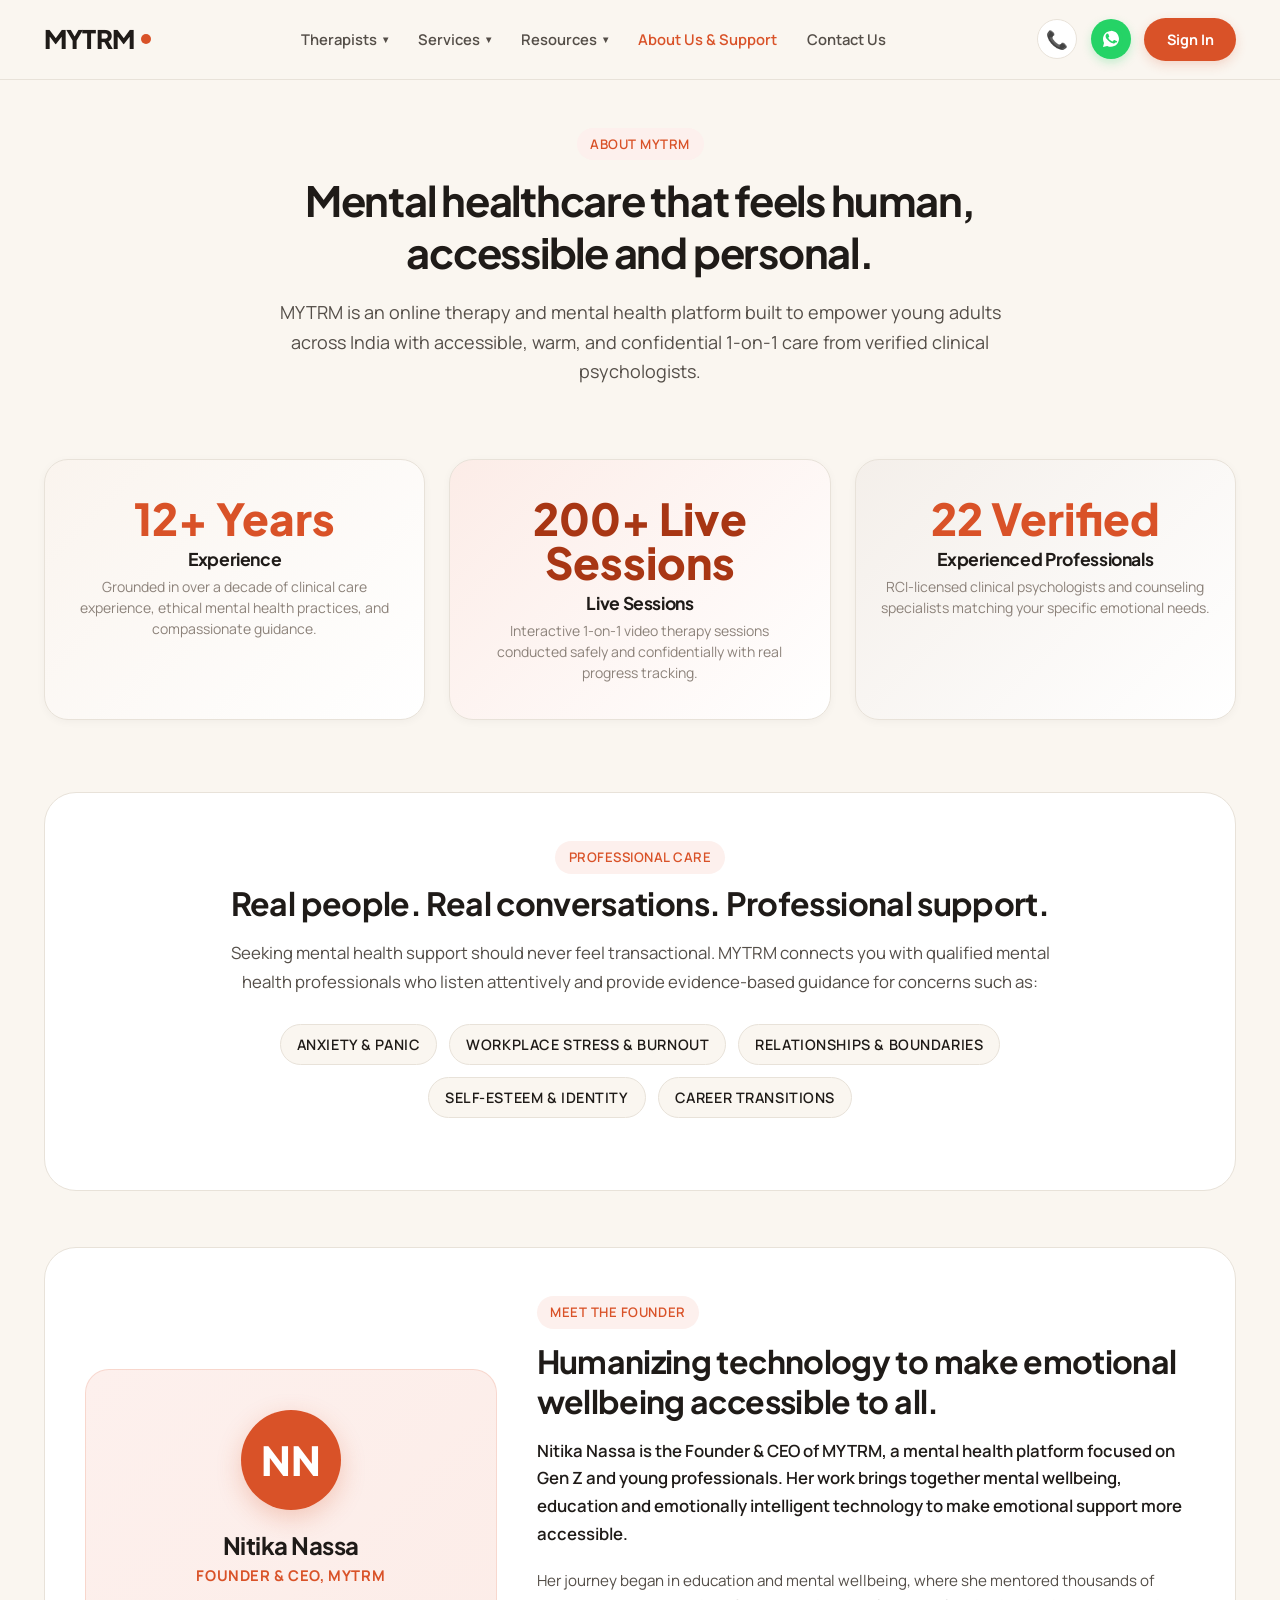
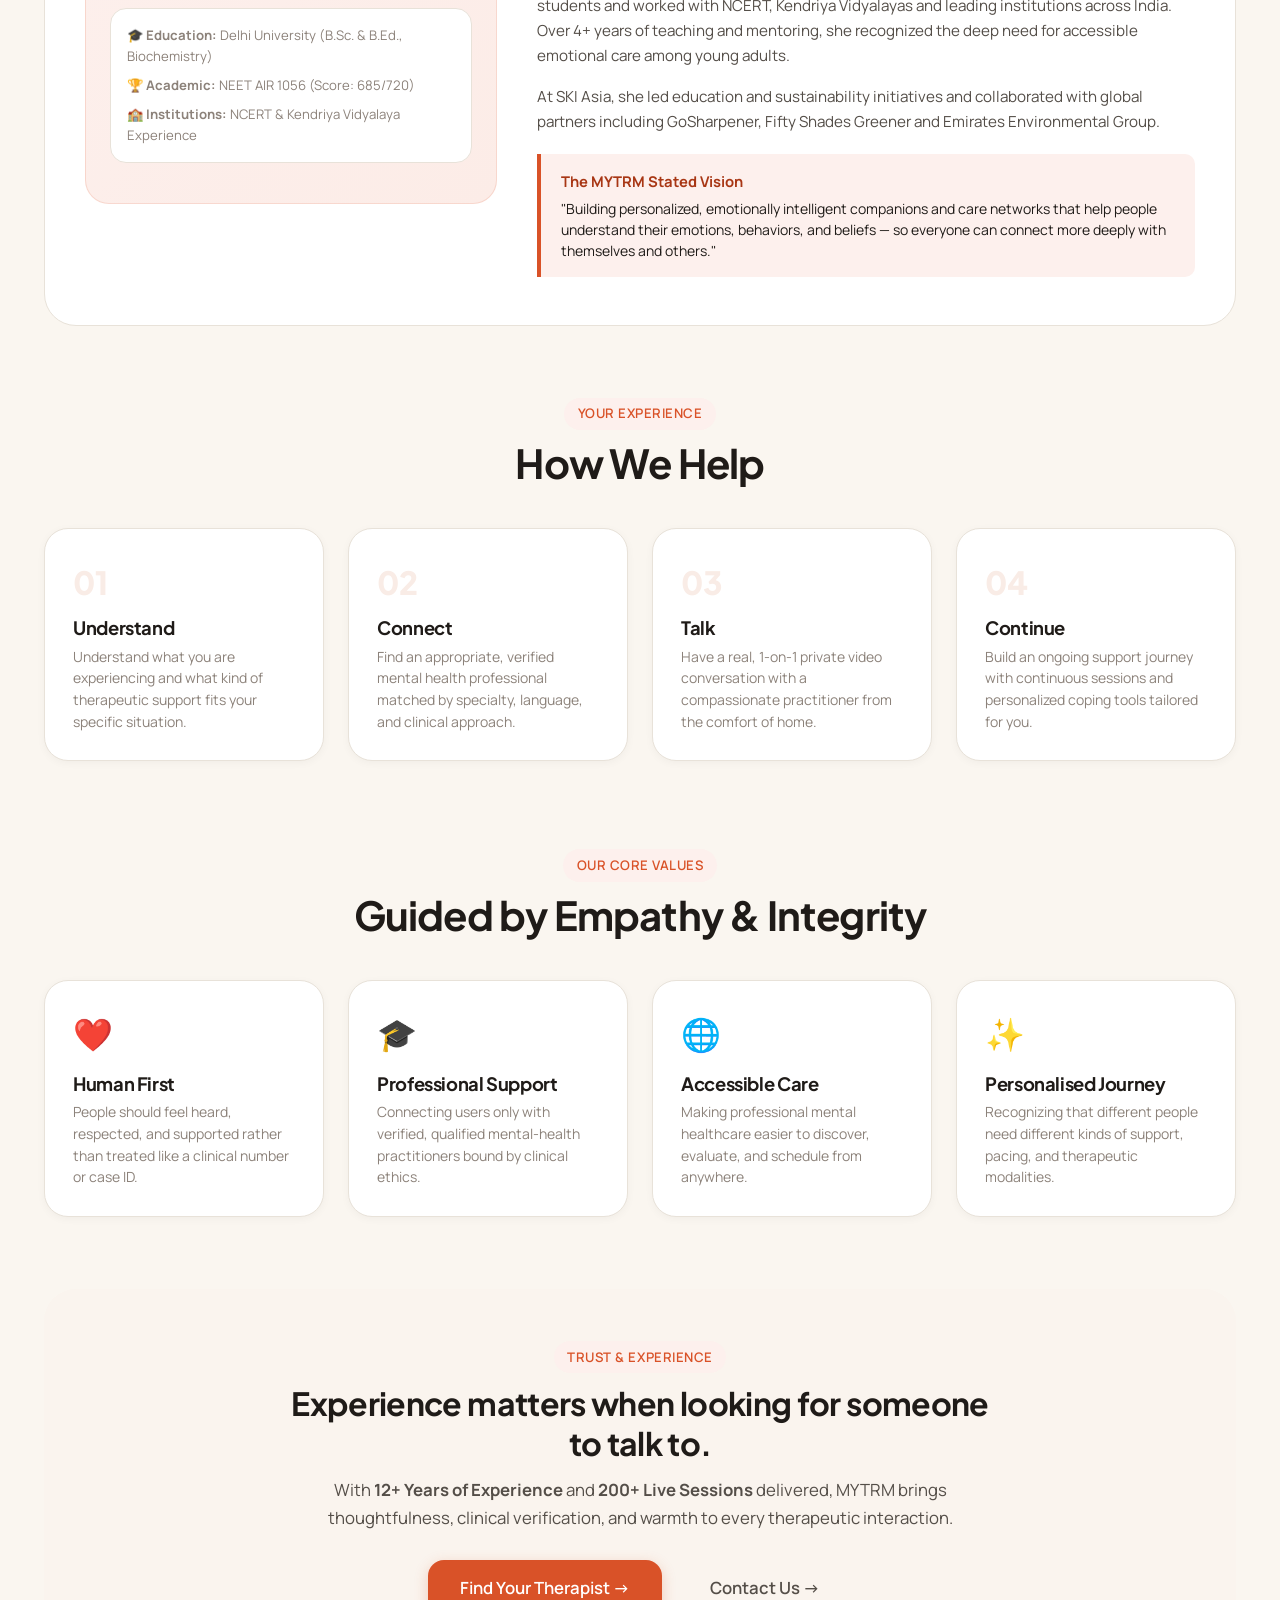
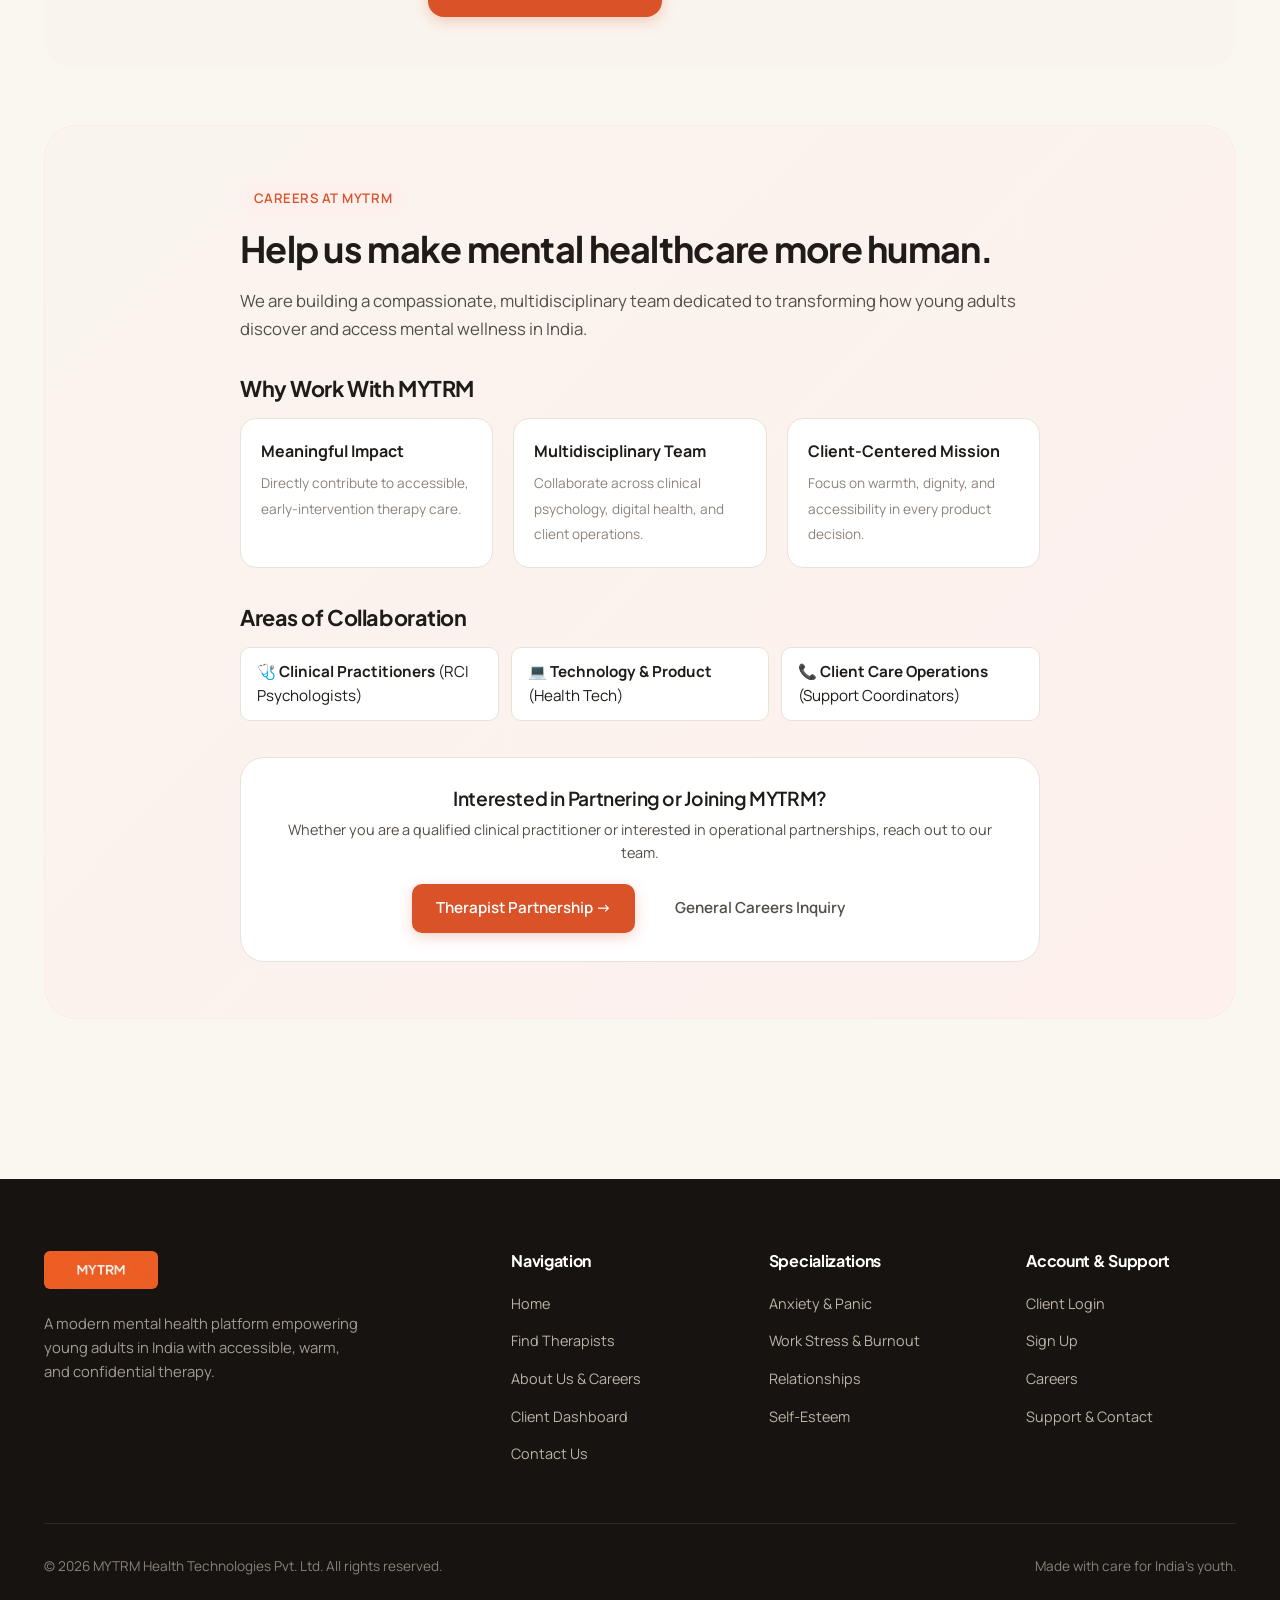
==== commit d8df562f: "Integrate approved MYTRM logo, hero image, founder content (Nitika Nassa), Google Sheets lead form e" ====
--- a/about.html
+++ b/about.html
@@ -90,7 +90,7 @@
   <div class="drawer-overlay"></div>
   <aside class="mobile-drawer">
     <div>
-      <a href="index.html" class="brand-logo">MYTRM<span class="dot"></span></a>
+      <a href="index.html" class="brand-logo" aria-label="MYTRM Home"><img src="assets/doctors/ChatGPT Image Sep 27, 2026, 10_41_06 AM.png" alt="MYTRM Logo" class="brand-logo-img" /></a>
       <ul class="mobile-nav-links">
         <li><a href="index.html">Home</a></li>
         <li><a href="therapists.html">Find Therapists</a></li>
@@ -173,6 +173,50 @@
           <span class="badge" style="background: var(--color-bg-page); color: var(--color-text-main); border: 1px solid var(--color-border); padding: 0.5rem 1rem; font-size: 0.9rem;">Relationships & Boundaries</span>
           <span class="badge" style="background: var(--color-bg-page); color: var(--color-text-main); border: 1px solid var(--color-border); padding: 0.5rem 1rem; font-size: 0.9rem;">Self-Esteem & Identity</span>
           <span class="badge" style="background: var(--color-bg-page); color: var(--color-text-main); border: 1px solid var(--color-border); padding: 0.5rem 1rem; font-size: 0.9rem;">Career Transitions</span>
+        </div>
+      </div>
+    </section>
+
+    <!-- 4. Meet the Founder Section -->
+    <section class="about-section animate-on-scroll" style="background: var(--color-bg-card); border: 1px solid var(--color-border); border-radius: var(--radius-xl); padding: 3rem 2.5rem; margin-bottom: 3.5rem;">
+      <div style="display: grid; grid-template-columns: 1fr 1.6fr; gap: 2.5rem; align-items: center;" class="founder-grid">
+        <!-- Founder Visual / Card -->
+        <div style="background: linear-gradient(135deg, var(--color-primary-light) 0%, var(--color-secondary-peach) 100%); border-radius: var(--radius-lg); padding: 2.5rem 1.5rem; text-align: center; border: 1px solid rgba(217, 82, 40, 0.15);">
+          <div style="width: 100px; height: 100px; border-radius: 50%; background: var(--color-primary); color: #FFFFFF; display: flex; align-items: center; justify-content: center; font-size: 2.5rem; font-weight: 800; font-family: var(--font-heading); margin: 0 auto 1.25rem auto; box-shadow: 0 8px 24px rgba(217, 82, 40, 0.25);">
+            NN
+          </div>
+          <h3 style="font-size: 1.5rem; margin-bottom: 0.25rem; font-family: var(--font-heading);">Nitika Nassa</h3>
+          <div style="font-size: 0.925rem; font-weight: 700; color: var(--color-primary); margin-bottom: 1.25rem; text-transform: uppercase; letter-spacing: 0.04em;">
+            Founder &amp; CEO, MYTRM
+          </div>
+          <div style="display: flex; flex-direction: column; gap: 0.5rem; font-size: 0.825rem; color: var(--color-text-subtle); background: #FFFFFF; padding: 1rem; border-radius: var(--radius-md); border: 1px solid var(--color-border); text-align: left;">
+            <div>🎓 <strong>Education:</strong> Delhi University (B.Sc. &amp; B.Ed., Biochemistry)</div>
+            <div>🏆 <strong>Academic:</strong> NEET AIR 1056 (Score: 685/720)</div>
+            <div>🏫 <strong>Institutions:</strong> NCERT &amp; Kendriya Vidyalaya Experience</div>
+          </div>
+        </div>
+
+        <!-- Founder Story & Vision -->
+        <div>
+          <span class="badge badge-primary" style="margin-bottom: 0.75rem;">MEET THE FOUNDER</span>
+          <h2 style="font-size: 2rem; margin-bottom: 1rem; font-family: var(--font-heading);">
+            Humanizing technology to make emotional wellbeing accessible to all.
+          </h2>
+          <p style="font-size: 1.05rem; color: var(--color-text-main); font-weight: 600; line-height: 1.65; margin-bottom: 1.25rem;">
+            Nitika Nassa is the Founder &amp; CEO of MYTRM, a mental health platform focused on Gen Z and young professionals. Her work brings together mental wellbeing, education and emotionally intelligent technology to make emotional support more accessible.
+          </p>
+          <p style="font-size: 0.95rem; color: var(--color-text-muted); line-height: 1.65; margin-bottom: 1rem;">
+            Her journey began in education and mental wellbeing, where she mentored thousands of students and worked with NCERT, Kendriya Vidyalayas and leading institutions across India. Over 4+ years of teaching and mentoring, she recognized the deep need for accessible emotional care among young adults.
+          </p>
+          <p style="font-size: 0.95rem; color: var(--color-text-muted); line-height: 1.65; margin-bottom: 1.25rem;">
+            At SKI Asia, she led education and sustainability initiatives and collaborated with global partners including GoSharpener, Fifty Shades Greener and Emirates Environmental Group.
+          </p>
+          <div style="background: var(--color-primary-light); border-left: 4px solid var(--color-primary); padding: 1rem 1.25rem; border-radius: 0 var(--radius-sm) var(--radius-sm) 0;">
+            <div style="font-size: 0.925rem; font-weight: 700; color: var(--color-primary-active); margin-bottom: 0.25rem;">The MYTRM Stated Vision</div>
+            <p style="font-size: 0.875rem; color: var(--color-text-main); line-height: 1.5; margin: 0;">
+              "Building personalized, emotionally intelligent companions and care networks that help people understand their emotions, behaviors, and beliefs — so everyone can connect more deeply with themselves and others."
+            </p>
+          </div>
         </div>
       </div>
     </section>
@@ -338,7 +382,7 @@
     <div class="container">
       <div class="footer-grid">
         <div class="footer-brand">
-          <a href="index.html" class="brand-logo" style="color: #FFFFFF;">MYTRM<span class="dot"></span></a>
+          <a href="index.html" class="brand-logo" aria-label="MYTRM Home"><img src="assets/doctors/ChatGPT Image Sep 27, 2026, 10_41_06 AM.png" alt="MYTRM Logo" class="brand-logo-img" /></a>
           <p>A modern mental health platform empowering young adults in India with accessible, warm, and confidential therapy.</p>
         </div>
 
--- a/css/base.css
+++ b/css/base.css
@@ -67,6 +67,11 @@
   padding: 0;
 }
 
+html, body {
+  max-width: 100%;
+  overflow-x: clip;
+}
+
 html {
   font-size: 16px;
   scroll-behavior: smooth;
@@ -86,6 +91,8 @@
 
 main {
   flex: 1;
+  width: 100%;
+  max-width: 100%;
 }
 
 /* Headings */
@@ -95,17 +102,21 @@
   line-height: 1.25;
   font-weight: 700;
   letter-spacing: -0.02em;
-}
-
-h1 { font-size: clamp(2.25rem, 5vw, 3.5rem); letter-spacing: -0.03em; }
-h2 { font-size: clamp(1.75rem, 3.5vw, 2.5rem); }
-h3 { font-size: clamp(1.25rem, 2.5vw, 1.75rem); }
-h4 { font-size: 1.25rem; font-weight: 600; }
+  word-break: break-word;
+  overflow-wrap: break-word;
+}
+
+h1 { font-size: clamp(1.75rem, 5.5vw, 3.5rem); letter-spacing: -0.03em; }
+h2 { font-size: clamp(1.4rem, 4vw, 2.5rem); }
+h3 { font-size: clamp(1.15rem, 3vw, 1.75rem); }
+h4 { font-size: clamp(1.05rem, 2.5vw, 1.25rem); font-weight: 600; }
 h5 { font-size: 1.1rem; font-weight: 600; }
 
 p {
   color: var(--color-text-muted);
   font-size: 1rem;
+  word-break: break-word;
+  overflow-wrap: break-word;
 }
 
 a {
@@ -125,6 +136,8 @@
   font-size: inherit;
   outline: none;
   border: none;
+  max-width: 100%;
+  box-sizing: border-box;
 }
 
 button {
@@ -138,11 +151,18 @@
   max-width: var(--container-max-width);
   margin: 0 auto;
   padding: 0 1.5rem;
+  box-sizing: border-box;
 }
 
 @media (max-width: 768px) {
   .container {
     padding: 0 1rem;
+  }
+}
+
+@media (max-width: 375px) {
+  .container {
+    padding: 0 0.85rem;
   }
 }
 
--- a/css/components.css
+++ b/css/components.css
@@ -53,7 +53,7 @@
 }
 
 .brand-logo {
-  display: flex;
+  display: inline-flex;
   align-items: center;
   gap: 0.4rem;
   font-family: var(--font-heading);
@@ -61,6 +61,23 @@
   font-weight: 800;
   color: var(--color-text-main);
   letter-spacing: -0.03em;
+  text-decoration: none;
+}
+
+.brand-logo-img {
+  height: 38px;
+  width: auto;
+  max-width: 160px;
+  object-fit: contain;
+  border-radius: var(--radius-xs);
+  display: block;
+}
+
+@media (max-width: 480px) {
+  .brand-logo-img {
+    height: 30px;
+    max-width: 130px;
+  }
 }
 
 .brand-logo .dot {
@@ -314,8 +331,10 @@
   position: fixed;
   top: 0;
   left: 0;
-  width: 100vw;
-  height: 100vh;
+  right: 0;
+  bottom: 0;
+  width: 100%;
+  height: 100%;
   background-color: rgba(0, 0, 0, 0.4);
   z-index: 1050;
   opacity: 0;
@@ -382,6 +401,8 @@
   cursor: pointer;
   white-space: nowrap;
   text-align: center;
+  max-width: 100%;
+  box-sizing: border-box;
 }
 
 .btn:active {
@@ -446,6 +467,17 @@
 
 .btn-full {
   width: 100%;
+}
+
+@media (max-width: 640px) {
+  .btn {
+    white-space: normal;
+    word-break: break-word;
+  }
+  .btn-lg {
+    padding: 0.8rem 1.25rem;
+    font-size: 0.95rem;
+  }
 }
 
 /* --------------------------------------------------------------------------
--- a/css/pages.css
+++ b/css/pages.css
@@ -1073,10 +1073,17 @@
 }
 
 @media (max-width: 992px) {
+  .hero-section {
+    padding: 3rem 0 3.5rem 0;
+  }
   .hero-grid {
     grid-template-columns: 1fr;
     gap: 2.5rem;
   }
+  .hero-content {
+    min-width: 0;
+    width: 100%;
+  }
   .bento-therapists-grid, .how-it-works-grid {
     grid-template-columns: 1fr 1fr;
   }
@@ -1092,7 +1099,7 @@
   .profile-grid {
     grid-template-columns: 1fr;
   }
-  .contact-grid, .contact-dual-grid, .contact-support-panel {
+  .contact-grid, .contact-dual-grid, .contact-support-panel, .founder-grid {
     grid-template-columns: 1fr;
   }
   .about-values-grid, .about-steps-grid, .about-services-grid, .about-stats-grid {
@@ -1103,9 +1110,11 @@
 @media (max-width: 768px) {
   .experts-scroll-wrapper {
     overflow-x: auto;
-    margin: 0 -1rem;
-    padding: 0 1rem 1rem 1rem;
+    width: 100%;
+    max-width: 100%;
+    padding-bottom: 1rem;
     -webkit-overflow-scrolling: touch;
+    box-sizing: border-box;
   }
   
   .experts-cards-grid {
@@ -1122,11 +1131,44 @@
 }
 
 @media (max-width: 640px) {
+  .hero-subtitle {
+    font-size: 0.975rem;
+    line-height: 1.55;
+    margin-bottom: 1.5rem;
+    max-width: 100%;
+  }
+  .hero-cta-group {
+    flex-direction: column;
+    align-items: stretch;
+    width: 100%;
+    gap: 0.75rem;
+    margin-bottom: 2rem;
+  }
+  .hero-cta-group .btn {
+    width: 100%;
+    justify-content: center;
+  }
+  .hero-stat-card {
+    position: relative;
+    left: 0;
+    bottom: 0;
+    margin-top: 1rem;
+    width: 100%;
+    box-sizing: border-box;
+  }
+  .bento-img-main {
+    height: 220px;
+  }
+  .bento-img-sub {
+    height: 140px;
+  }
   .concern-cards-grid {
     grid-template-columns: 1fr;
+    gap: 1rem;
   }
   .bento-therapists-grid, .how-it-works-grid {
     grid-template-columns: 1fr;
+    gap: 1rem;
   }
   .profile-header-meta {
     flex-direction: column;
@@ -1142,8 +1184,42 @@
   }
   .about-values-grid, .about-steps-grid, .about-services-grid, .about-stats-grid {
     grid-template-columns: 1fr;
+    gap: 1rem;
   }
   .careers-banner {
     padding: 2rem 1.25rem;
   }
 }
+
+@media (max-width: 480px) {
+  .hero-trust-bar {
+    flex-direction: column;
+    align-items: flex-start;
+    gap: 0.85rem;
+  }
+  .trust-avatars {
+    margin-right: 0;
+  }
+  .trust-text {
+    font-size: 0.825rem;
+  }
+  .auth-card {
+    padding: 1.5rem 1rem;
+  }
+  .contact-option-card {
+    padding: 1.5rem 1rem;
+  }
+}
+
+@media (max-width: 375px) {
+  .hero-content h1 {
+    font-size: 1.6rem;
+    line-height: 1.2;
+  }
+  .hero-subtitle {
+    font-size: 0.9rem;
+  }
+  .section-header p {
+    font-size: 0.9rem;
+  }
+}
